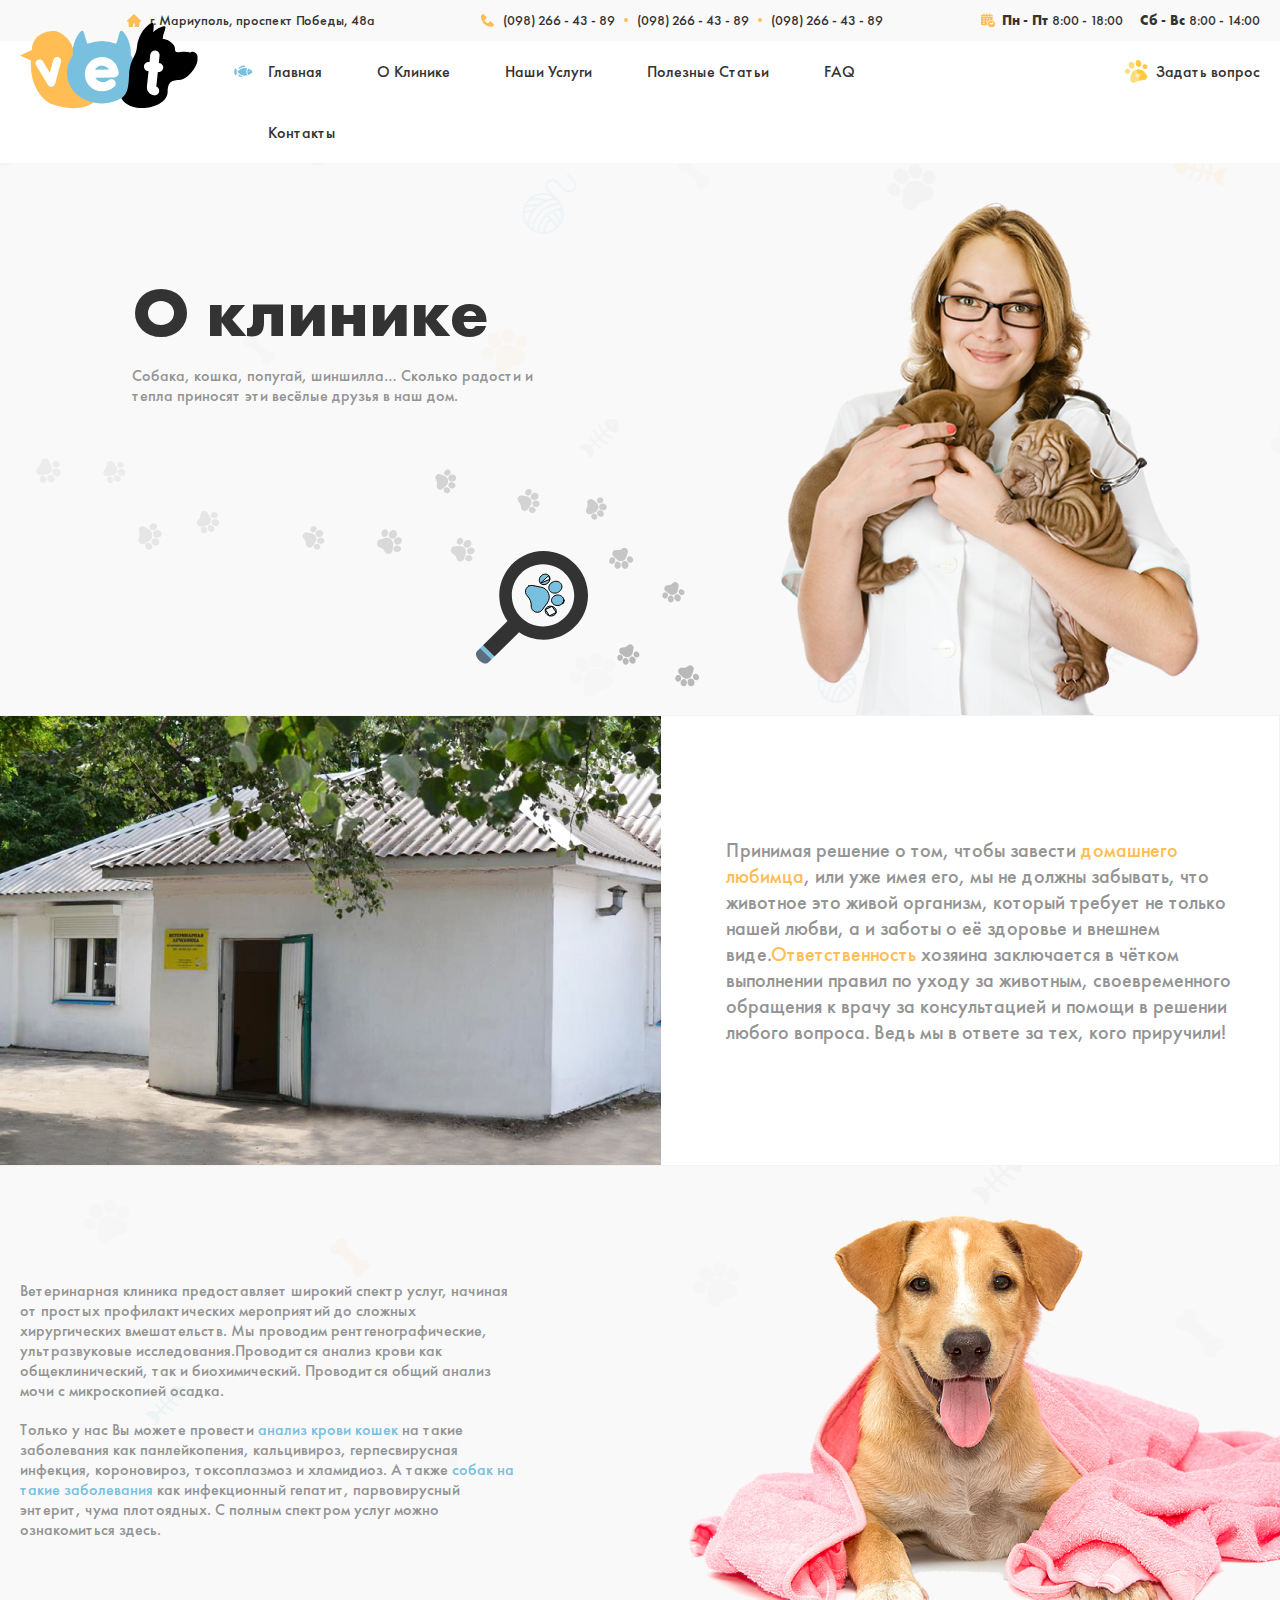
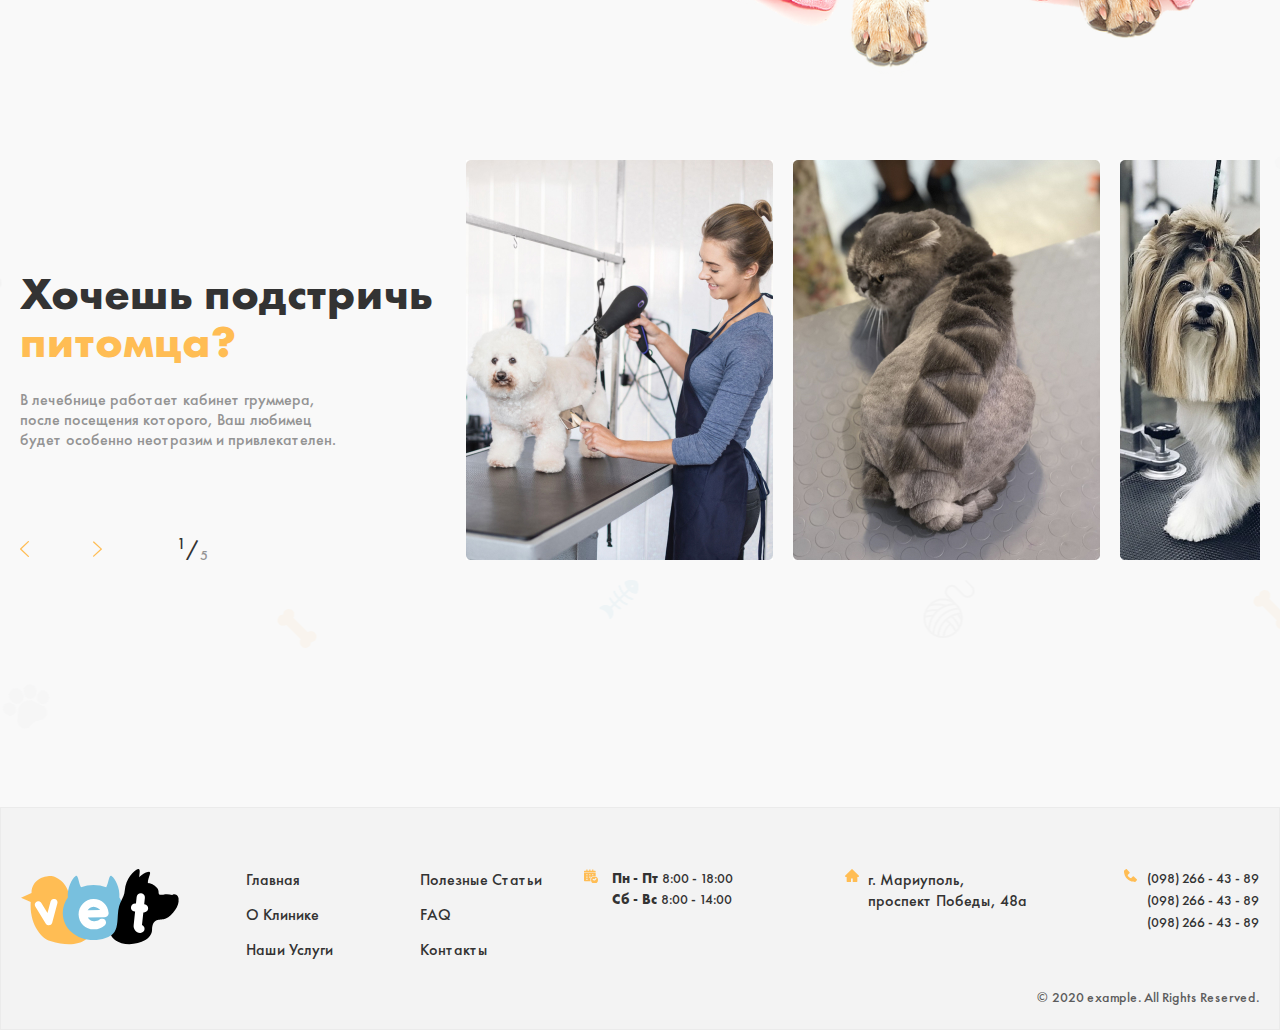
==== about.html @ 530eb3ac "Add about page" ====
<!DOCTYPE html>
<html lang="ru">
  <head>
    <meta charset="UTF-8" />
    <meta http-equiv="X-UA-Compatible" content="IE=edge" />
    <meta name="viewport" content="width=device-width, initial-scale=1.0" />
    <title>Vet clinic</title>
    <link rel="stylesheet" href="./css/normalize.css" />
    <link rel="stylesheet" href="./css/main.css" />
    <!-- <link rel="stylesheet" href="./css/main.min.css" /> -->
  </head>
  <body>
    <!-- Site header start -->
    <header class="site-header">
      <div class="container">
        <div class="site-header__top top-header">
          <address class="top-header__address">
            <a
              class="top-header__address-link"
              href="https://www.google.com/maps/place/Peremohy+Ave,+48%D0%B0,+Mariupol',+Donets'ka+oblast,+Ukraine,+87500/@47.1075844,37.6424116,17z/data=!3m1!4b1!4m5!3m4!1s0x40e6e6701cd9c691:0xe9b99fd0268f089c!8m2!3d47.1075844!4d37.6424116"
              target="blank"
              >г. Мариуполь, проспект Победы, 48а</a
            >
          </address>
          <ul class="top-header__list">
            <li class="top-header__item">
              <a class="top-header__link-tel" href="tel:0676347574"
                >(098) 266 - 43 - 89</a
              >
            </li>
            <li class="top-header__item">
              <a
                class="top-header__link-tel tel-link-center"
                href="tel:0637570131"
                >(098) 266 - 43 - 89</a
              >
            </li>
            <li class="top-header__item">
              <a class="top-header__link-tel" href="tel:098664389"
                >(098) 266 - 43 - 89</a
              >
            </li>
          </ul>
          <ul class="top-header__time-list">
            <li class="top-header__time-item">
              <time class="top-header__time" datetime="2022-08-03 08:00"
                ><strong class="time-day">Пн - Пт</strong> 8:00 - 18:00</time
              >
            </li>
            <li class="top-header__time-item">
              <time class="top-header__time" datetime="2022-08-03 14:00"
                ><strong class="time-day">Сб - Вс</strong> 8:00 - 14:00</time
              >
            </li>
          </ul>
        </div>
      </div>
      <div class="site-header__bottom-wrapper">
        <div class="container">
          <div class="site-header__bottom">
            <a class="site-header__logo" href="./index.html">
              <img
                class="site-header__img"
                src="./images/logo.svg"
                alt="logo-img"
                width="178"
                height="86"
              />
            </a>
            <nav class="sitenav">
              <ul class="sitenav__list">
                <li class="sitenav__item">
                  <a class="sitenav__link" href="#">Главная</a>
                </li>
                <li class="sitenav__item">
                  <a class="sitenav__link" href="#">О Клинике</a>
                </li>
                <li class="sitenav__item">
                  <a class="sitenav__link" href="#">Наши Услуги</a>
                </li>
                <li class="sitenav__item">
                  <a class="sitenav__link" href="#">Полезные Статьи</a>
                </li>
                <li class="sitenav__item">
                  <a class="sitenav__link" href="#">FAQ</a>
                </li>
                <li class="sitenav__item">
                  <a class="sitenav__link" href="#">Контакты</a>
                </li>
              </ul>
            </nav>
            <span class="ask-question-btn-wrapper">
              <a class="ask-question-btn" href="#">Задать вопрос</a>
            </span>
          </div>
        </div>
      </div>
    </header>
    <!-- Site header finish -->

    <!-- Site main start -->

    <main class="site-main">
      <!-- About intro -->
      <section class="about-intro">
        <div class="container">
          <div class="about-intro__inner">
            <div class="about-intro__info">
              <h2 class="about-intro__title">О клинике</h2>
              <p class="about-intro__text">
                Собака, кошка, попугай, шиншилла… Сколько радости и тепла
                приносят эти весёлые друзья в наш дом.
              </p>
            </div>
          </div>
        </div>
      </section>
      <!-- /About intro -->

      <!-- About rules -->
      <section class="rules">
        <div class="container">
          <div class="rules__inner">
            <img
              class="rules__img"
              src="./images/about-house.jpg"
              srcset="
                ./images/about-house.jpg    1x,
                ./images/about-house@2x.jpg 2x
              "
              alt="rules house image"
              width="705"
              height="449"
            />
            <div class="rules__info">
              <p class="rules__text">
                Принимая решение о том, чтобы завести
                <span class="orange-text">домашнего любимца</span>, или уже имея
                его, мы не должны забывать, что животное это живой организм,
                который требует не только нашей любви, а и заботы о её здоровье
                и внешнем виде.<span class="orange-text">Ответственность</span>
                хозяина заключается в чётком выполнении правил по уходу за
                животным, своевременного обращения к врачу за консультацией и
                помощи в решении любого вопроса. Ведь мы в ответе за тех, кого
                приручили!
              </p>
            </div>
          </div>
        </div>
      </section>
      <!-- /About rules -->

      <!-- Care -->
      <section class="care">
        <div class="container">
          <div class="care__inner">
            <div class="care__top">
              <div class="care__top-text-wrapper">
                <p class="care__top-text">
                  Ветеринарная клиника предоставляет широкий спектр услуг,
                  начиная от простых профилактических мероприятий до сложных
                  хирургических вмешательств. Мы проводим рентгенографические,
                  ультразвуковые исследования.Проводится анализ крови как
                  общеклинический, так и биохимический. Проводится общий анализ
                  мочи с микроскопией осадка.
                </p>
                <p class="care__top-text">
                  Только у нас Вы можете провести
                  <span class="blue-text">анализ крови кошек</span> на такие
                  заболевания как панлейкопения, кальцивироз, герпесвирусная
                  инфекция, короновироз, токсоплазмоз и хламидиоз. А также
                  <span class="blue-text">собак на такие заболевания</span> как
                  инфекционный гепатит, парвовирусный энтерит, чума плотоядных.
                  С полным спектром услуг можно ознакомиться здесь.
                </p>
              </div>
            </div>
            <div class="care__bottom">
              <div class="care__bottom-info info-bottom-care">
                <h2 class="info-bottom-care__title">
                  Хочешь подстричь <span class="orange-text">питомца?</span>
                </h2>
                <p class="info-bottom-care__text">
                  В лечебнице работает кабинет груммера, после посещения
                  которого, Ваш любимец будет особенно неотразим и
                  привлекателен.
                </p>
                <div class="info-bottom-care__link-wrapper">
                  <span class="info-bottom-care__link"></span>
                  <span class="info-bottom-care__link"></span>
                  <p class="info-bottom-care__division">
                    <sup>1</sup>/<sub class="sub-text">5</sub>
                  </p>
                </div>
              </div>
              <ul class="care__bottom-list">
                <li class="care__bottom-item">
                  <img
                    class="care__bottom-img"
                    src="./images/about-woman.jpg"
                    srcset="
                      ./images/about-woman.jpg    1x,
                      ./images/about-woman@2x.jpg 2x
                    "
                    alt="care bottom image"
                    width="307"
                    height="400"
                  />
                </li>
                <li class="care__bottom-item">
                  <img
                    class="care__bottom-img"
                    src="./images/about-cat.jpg"
                    srcset="
                      ./images/about-cat.jpg    1x,
                      ./images/about-cat@2x.jpg 2x
                    "
                    alt="care bottom image"
                    width="307"
                    height="400"
                  />
                </li>
                <li class="care__bottom-item">
                  <img
                    class="care__bottom-img"
                    src="./images/about-dog-with-hair.jpg"
                    srcset="
                      ./images/about-dog-with-hair.jpg    1x,
                      ./images/about-dog-with-hair@2x.jpg 2x
                    "
                    alt="care bottom image"
                    width="307"
                    height="400"
                  />
                </li>
              </ul>
            </div>
          </div>
        </div>
      </section>
      <!-- /Care -->
    </main>

    <!-- Site main finish -->

    <!-- Site footer start -->

    <footer class="site-footer">
      <div class="container">
        <div class="site-footer__inner">
          <div class="site-footer__top">
            <a class="site-footer__logo" href="./index.html">
              <img
                class="site-footer__img"
                src="./images/logo.svg"
                alt="logo-img"
                width="178"
                height="86"
              />
            </a>
            <ul class="site-footer__list list-footer">
              <li class="site-footer__item">
                <a class="site-footer__link" href="#">Главная</a>
              </li>
              <li class="site-footer__item">
                <a class="site-footer__link" href="#">О Клинике</a>
              </li>
              <li class="site-footer__item">
                <a class="site-footer__link" href="#">Наши Услуги</a>
              </li>
            </ul>
            <ul class="site-footer__list">
              <li class="site-footer__item">
                <a class="site-footer__link" href="#">Полезные Статьи</a>
              </li>
              <li class="site-footer__item">
                <a class="site-footer__link" href="#">FAQ</a>
              </li>
              <li class="site-footer__item">
                <a class="site-footer__link" href="#">Контакты</a>
              </li>
            </ul>
            <ul class="site-footer__time-list">
              <li class="site-footer__time-item">
                <time class="site-footer__time" datetime="2022-08-03 08:00"
                  ><strong class="time-day">Пн - Пт</strong> 8:00 - 18:00</time
                >
              </li>
              <li class="site-footer__time-item">
                <time class="site-footer__time" datetime="2022-08-03 14:00"
                  ><strong class="time-day">Сб - Вс</strong> 8:00 - 14:00</time
                >
              </li>
            </ul>
            <address class="site-footer__address">
              <a
                class="site-footer__address-link"
                href="https://www.google.com/maps/place/Peremohy+Ave,+48%D0%B0,+Mariupol',+Donets'ka+oblast,+Ukraine,+87500/@47.1075844,37.6424116,17z/data=!3m1!4b1!4m5!3m4!1s0x40e6e6701cd9c691:0xe9b99fd0268f089c!8m2!3d47.1075844!4d37.6424116"
                target="blank"
                >г. Мариуполь,<br />
                проспект Победы, 48а</a
              >
            </address>
            <ul class="site-footer__tel-list">
              <li class="site-footer__tel-item">
                <a class="site-footer__tel-link" href="tel:0676347574"
                  >(098) 266 - 43 - 89</a
                >
              </li>
              <li class="site-footer__tel-item">
                <a class="site-footer__tel-link" href="tel:0637570131"
                  >(098) 266 - 43 - 89</a
                >
              </li>
              <li class="site-footer__tel-item">
                <a class="site-footer__tel-link" href="tel:098664389"
                  >(098) 266 - 43 - 89</a
                >
              </li>
            </ul>
          </div>
          <div class="site-footer__bottom">
            <p class="site-footer__bottom-text">
              © 2020 example. All Rights Reserved.
            </p>
          </div>
        </div>
      </div>
    </footer>

    <!-- Site footer finish -->
  </body>
</html>
---- css/main.css ----
/*
* Prefixed by https://autoprefixer.github.io
* PostCSS: v8.4.14,
* Autoprefixer: v10.4.7
* Browsers: last 4 version
*/

/*
* Prefixed by https://autoprefixer.github.io
* PostCSS: v8.4.14,
* Autoprefixer: v10.4.7
* Browsers: last 4 version
*/

/* VARIABLES */

:root {
  --main-font-family: "Futura PT", "Arial", sans-serif;
  --main-text-color: #949494;
  --main-bg-color: #f9f9f9;
  --main-font-size: 16px;
  --main-font-weight: normal;
  --main-line-height: 20px;
  --black-btn-color: #333333;
  --yellow-btn-color: #ffbd54;
  --btn-border-radius: 3px;
}

@font-face {
  font-family: "Futura PT";
  src: url("../fonts/FuturaPT-Bold.woff2") format("woff2"),
    url("../fonts/FuturaPT-Bold.woff") format("woff");
  font-weight: bold;
  font-style: normal;
  font-display: swap;
}

@font-face {
  font-family: "Futura PT Book";
  src: url("../fonts/FuturaPT-Book.woff2") format("woff2"),
    url("../fonts/FuturaPT-Book.woff") format("woff");
  font-weight: normal;
  font-style: normal;
  font-display: swap;
}

@font-face {
  font-family: "Futura PT";
  src: url("../fonts/FuturaPT-Medium.woff2") format("woff2"),
    url("../fonts/FuturaPT-Medium.woff") format("woff");
  font-weight: 500;
  font-style: normal;
  font-display: swap;
}

@font-face {
  font-family: "Futura PT";
  src: url("../fonts/FuturaPT-Light.woff2") format("woff2"),
    url("../fonts/FuturaPT-Light.woff") format("woff");
  font-weight: 300;
  font-style: normal;
  font-display: swap;
}

/* GENERAL */
* {
  -webkit-box-sizing: border-box;
  box-sizing: border-box;
}

html {
  height: 100%;
  -webkit-box-sizing: border-box;
  box-sizing: border-box;
}

img {
  display: block;
  height: auto;
}

body {
  display: -webkit-box;
  display: -ms-flexbox;
  display: flex;
  -webkit-box-orient: vertical;
  -webkit-box-direction: normal;
  -ms-flex-direction: column;
  flex-direction: column;
  height: 100%;
  margin: 0;
  padding: 0;
  font-family: var(--main-font-family);
  font-weight: var(--main-font-weight);
  font-size: var(--main-font-size);
  line-height: var(--main-line-height);
  color: var(--main-text-color);
  background-color: var(--main-bg-color);
  background-image: url("../images/bg.png");
  background-position: top 100px center;
}

/* VISUALLY-HIDDEN */

.visually-hidden {
  position: absolute;
  width: 1px;
  height: 1px;
  margin: -1px;
  padding: 0;
  border: 0;
  white-space: nowrap;
  -webkit-clip-path: inset(100%);
  clip-path: inset(100%);
  clip: rect(0 0 0 0);
  overflow: hidden;
}

/* CONTAINER */

.container {
  max-width: 1350px;
  margin-right: auto;
  margin-left: auto;
  padding-right: 20px;
  padding-left: 20px;
}

/* STICKY-FOOTER */

.site-main {
  -webkit-box-flex: 1;
  -ms-flex-positive: 1;
  flex-grow: 1;
}

.hero-wrapper {
  display: -webkit-box;
  display: -ms-flexbox;
  display: flex;
  background-color: var(--main-bg-color);
}

/* Header */
.site-header {
  background-color: inherit;
}

.site-header__bottom-wrapper {
  background-color: #fff;
}

.site-header__top {
  display: -webkit-box;
  display: -ms-flexbox;
  display: flex;
  -webkit-box-align: center;
  -ms-flex-align: center;
  align-items: center;
  -webkit-box-pack: end;
  -ms-flex-pack: end;
  justify-content: flex-end;
  padding-top: 11px;
  padding-bottom: 12px;
}

.top-header__address {
  display: -webkit-box;
  display: -ms-flexbox;
  display: flex;
  -webkit-box-align: center;
  -ms-flex-align: center;
  align-items: center;
  font-style: normal;
  font-weight: 500;
  font-size: 14px;
  line-height: 18px;
}

.top-header__address::before {
  display: inline-block;
  margin-right: 9px;
  width: 14px;
  height: 13px;
  content: "";
  background-image: url("../images/icon-house.svg");
}

.top-header__address-link {
  color: #333333;
  text-decoration: none;
}

.top-header__list {
  display: -webkit-box;
  display: -ms-flexbox;
  display: flex;
  -webkit-box-align: center;
  -ms-flex-align: center;
  align-items: center;
  margin: 0 98px 0 106px;
  padding: 0;
  list-style: none;
}

.top-header__list::before {
  display: inline-block;
  margin-right: 9px;
  width: 13px;
  height: 13px;
  content: "";
  background-image: url("../images/icon-phone.svg");
}

.top-header__item {
  font-weight: 500;
  font-size: 14px;
  line-height: 18px;
}

.top-header__item:not(:last-child) {
  margin-right: 9px;
}

.top-header__link-tel {
  color: #333333;
  text-decoration: none;
  -webkit-transition: 0.2s;
  -o-transition: 0.2s;
  transition: 0.2s;
}

.top-header__link-tel:hover {
  color: var(--yellow-btn-color);
  -webkit-transition: 0.2s;
  -o-transition: 0.2s;
  transition: 0.2s;
}

.top-header__link-tel:active {
  color: #333333;
  opacity: 0.6;
  -webkit-transition: 0.2s;
  -o-transition: 0.2s;
  transition: 0.2s;
}

.tel-link-center {
  display: -webkit-box;
  display: -ms-flexbox;
  display: flex;
  -webkit-box-align: center;
  -ms-flex-align: center;
  align-items: center;
}

.tel-link-center::before {
  display: inline-block;
  margin-right: 9px;
  width: 4px;
  height: 4px;
  content: "";
  border-radius: 50%;
  background-color: var(--yellow-btn-color);
}

.tel-link-center::after {
  display: inline-block;
  margin-left: 9px;
  width: 4px;
  height: 4px;
  content: "";
  border-radius: 50%;
  background-color: var(--yellow-btn-color);
}

.top-header__time-list {
  display: -webkit-box;
  display: -ms-flexbox;
  display: flex;
  -webkit-box-align: center;
  -ms-flex-align: center;
  align-items: center;
  margin: 0;
  padding: 0;
  list-style: none;
}

.top-header__time-list::before {
  display: inline-block;
  margin-right: 7px;
  width: 14px;
  height: 14px;
  content: "";
  background-image: url("../images/schedule.svg");
}

.top-header__time-item {
  font-weight: 500;
  font-size: 14px;
  line-height: 18px;
  color: #333333;
}

.top-header__time-item:not(:last-child) {
  margin-right: 17px;
}

.site-header__bottom {
  position: relative;
  display: -webkit-box;
  display: -ms-flexbox;
  display: flex;
  -webkit-box-align: start;
  -ms-flex-align: start;
  align-items: flex-start;
  -webkit-box-pack: end;
  -ms-flex-pack: end;
  justify-content: flex-end;
}

.site-header__logo {
  position: absolute;
  left: 0;
  top: -18px;
}

.site-header__logo:hover {
  opacity: 0.8;
  -webkit-transition: 0.2s;
  -o-transition: 0.2s;
  transition: 0.2s;
}

.site-header__logo:active {
  opacity: 0.6;
  -webkit-transition: 0.2s;
  -o-transition: 0.2s;
  transition: 0.2s;
}

.site-header__img {
  width: 178px;
  height: 86px;
}

.sitenav {
  position: relative;
  display: -webkit-box;
  display: -ms-flexbox;
  display: flex;
  -webkit-box-align: center;
  -ms-flex-align: center;
  align-items: center;
  margin-right: 163px;
}

.sitenav::before {
  position: absolute;
  top: 20px;
  left: -36px;
  display: inline-block;
  width: 21px;
  height: 21px;
  content: "";
  background-image: url("../images/icon-fish.svg");
}

.sitenav__list {
  display: -webkit-box;
  display: -ms-flexbox;
  display: flex;
  -ms-flex-wrap: wrap;
  flex-wrap: wrap;
  -webkit-box-align: center;
  -ms-flex-align: center;
  align-items: center;
  width: 692px;
  margin: 0;
  padding: 0;
  list-style: none;
}

.sitenav__item {
  margin-right: 55px;
  font-weight: 500;
  font-size: 16px;
  line-height: 21px;
}

.sitenav__item:nth-child(6n) {
  margin-right: 0;
}

.sitenav__link {
  display: inline-block;
  padding-top: 20px;
  padding-bottom: 17px;
  color: #333333;
  border-bottom: 3px solid transparent;
  text-decoration: none;
  -webkit-transition: 0.2s ease;
  -o-transition: 0.2s ease;
  transition: 0.2s ease;
}

.sitenav__link:hover {
  border-color: #f4ffad;
  -webkit-transition: 0.2s ease;
  -o-transition: 0.2s ease;
  transition: 0.2s ease;
}

.sitenav__link:active {
  border-color: #f4ffad;
  -webkit-transition: 0.2s ease;
  -o-transition: 0.2s ease;
  transition: 0.2s ease;
  opacity: 0.6;
}

.ask-question-btn-wrapper {
  display: -webkit-box;
  display: -ms-flexbox;
  display: flex;
  -webkit-box-align: center;
  -ms-flex-align: center;
  align-items: center;
}

.ask-question-btn-wrapper::before {
  display: inline-block;
  margin-right: 5px;
  width: 28px;
  height: 27px;
  content: "";
  background-image: url("../images/icon-paw.svg");
}

.ask-question-btn {
  display: inline-block;
  padding-top: 20px;
  padding-bottom: 17px;
  font-weight: 500;
  font-size: 16px;
  line-height: 21px;
  border-bottom: 3px solid transparent;
  color: #333333;
  text-decoration: none;
}

.ask-question-btn:hover {
  border-color: #f4ffad;
  -webkit-transition: 0.2s ease;
  -o-transition: 0.2s ease;
  transition: 0.2s ease;
}

.ask-question-btn:active {
  border-color: #f4ffad;
  -webkit-transition: 0.2s ease;
  -o-transition: 0.2s ease;
  transition: 0.2s ease;
  opacity: 0.6;
}

/* Hero */
.hero {
  background-image: url("../images/pet-animals.png"),
    url("../images/parrot.png");
  background-repeat: no-repeat;
  background-position: top -100px left calc(50% - 502px),
    bottom 0 right calc(50% - 695px);
}

.hero__inner {
  padding-top: 146px;
  padding-bottom: 321px;
}

.hero__info {
  margin-left: auto;
  width: 608px;
}

.info-hero__title {
  margin-top: 0;
  margin-bottom: 29px;
  font-weight: bold;
  font-size: 70px;
  line-height: 64px;
  color: #333333;
}

.blue-text {
  color: #78c0de;
}

.info-hero__text {
  margin-top: 0;
  margin-bottom: 38px;
  padding-right: 113px;
  line-height: 21px;
}

.servises-black-btn {
  display: inline-block;
  padding: 15px 48px;
  font-weight: 500;
  font-size: 16px;
  line-height: 21px;
  color: #ffffff;
  background: #333333;
  border-radius: var(--btn-border-radius);
  text-decoration: none;
  -webkit-transition: 0.2s ease;
  -o-transition: 0.2s ease;
  transition: 0.2s ease;
}

.servises-black-btn:hover {
  color: #333333;
  background-color: #ffbd54;
  -webkit-transition: 0.2s ease;
  -o-transition: 0.2s ease;
  transition: 0.2s ease;
}

.servises-black-btn:active {
  color: #333333;
  background-color: #ffbd54;
  opacity: 0.6;
  -webkit-transition: 0.2s ease;
  -o-transition: 0.2s ease;
  transition: 0.2s ease;
}

.servises-yellow-btn {
  display: inline-block;
  padding: 15px 48px;
  font-weight: 500;
  font-size: 16px;
  line-height: 21px;
  color: #ffffff;
  background: #ffbd54;
  border-radius: var(--btn-border-radius);
  text-decoration: none;
  -webkit-transition: 0.2s ease;
  -o-transition: 0.2s ease;
  transition: 0.2s ease;
}

.servises-yellow-btn:hover {
  color: #ffbd54;
  background-color: #333333;
  -webkit-transition: 0.2s ease;
  -o-transition: 0.2s ease;
  transition: 0.2s ease;
}

.servises-yellow-btn:active {
  color: #ffbd54;
  background-color: #333333;
  opacity: 0.6;
  -webkit-transition: 0.2s ease;
  -o-transition: 0.2s ease;
  transition: 0.2s ease;
}
/* Quote */
.quote {
  margin-bottom: 191px;
}

.quote__inner {
  position: relative;
  text-align: center;
}

.quote__inner::before {
  position: absolute;
  top: 2px;
  left: 200px;
  display: inline-block;
  width: 50px;
  height: 42px;
  content: "";
  background-image: url("../images/double-quote-up.svg");
}

.quote__inner::after {
  position: absolute;
  top: 74px;
  right: 185px;
  display: inline-block;
  width: 50px;
  height: 42px;
  content: "";
  background-image: url("../images/double-quote-down.svg");
}

.quote__text-wrapper {
  display: -webkit-box;
  display: -ms-flexbox;
  display: flex;
  -webkit-box-orient: vertical;
  -webkit-box-direction: normal;
  -ms-flex-direction: column;
  flex-direction: column;
  -webkit-box-align: center;
  -ms-flex-align: center;
  align-items: center;
  width: 753px;
  margin-left: auto;
  margin-right: auto;
  margin-bottom: 35px;
  text-align: center;
}

.quote__text-wrapper::before {
  display: inline-block;
  width: 140px;
  height: 1px;
  margin-bottom: 43px;
  content: "";
  background-color: #dbdbdb;
}

.quote__text-wrapper::after {
  display: inline-block;
  width: 140px;
  height: 1px;
  margin-top: 35px;
  content: "";
  background-color: #dbdbdb;
}

.quote__text {
  margin: 0;
  font-size: 20px;
  line-height: 26px;
}

.quote__title {
  margin: 0;
  font-weight: 500;
  font-size: 20px;
  line-height: 26px;
  color: #333333;
}

/* Servises */
.servises {
  margin-bottom: 235px;
}

.servises__list-wrapper {
  position: relative;
}

.servises__title {
  margin-top: 0;
  margin-bottom: 80px;
  font-weight: bold;
  font-size: 48px;
  line-height: 54px;
  color: #333333;
  text-align: center;
}

.servises-icon {
  position: absolute;
  display: inline-block;
  top: 76px;
  width: 50px;
  height: 50px;
  text-align: center;
  padding: 0;
  background-color: transparent;
  border: none;
  background-repeat: no-repeat;
  background-position: center;
  -webkit-transition: 0.2 ease;
  -o-transition: 0.2 ease;
  transition: 0.2 ease;
}

.icon-left {
  left: -10px;
  background-image: url("../images/servises-icon-left.svg");
}

.icon-right {
  right: -10px;
  background-image: url("../images/servises-icon-right.svg");
}

.servises-icon:hover {
  background-color: #fff;
  -webkit-transition: 0.2 ease;
  -o-transition: 0.2 ease;
  transition: 0.2 ease;
}

.servises-icon:active {
  background-color: #fff;
  opacity: 0.6;
  -webkit-transition: 0.2 ease;
  -o-transition: 0.2 ease;
  transition: 0.2 ease;
}

.servises__list {
  display: -webkit-box;
  display: -ms-flexbox;
  display: flex;
  width: 1223px;
  margin: 0;
  margin-left: auto;
  margin-right: auto;
  padding: 0;
  overflow: hidden;
  list-style: none;
}

.servises__item {
  width: 193px;
  -ms-flex-negative: 0;
  flex-shrink: 0;
}

.servises__item:not(:last-child) {
  margin-right: 13px;
}

.servises__link {
  display: -webkit-box;
  display: -ms-flexbox;
  display: flex;
  -webkit-box-orient: vertical;
  -webkit-box-direction: normal;
  -ms-flex-direction: column;
  flex-direction: column;
  -webkit-box-align: center;
  -ms-flex-align: center;
  align-items: center;
  padding: 30px 32px 28px 35px;
  background-color: #ffffff;
  border: 1px solid #f3f3f3;
  border-radius: 5px;
  text-decoration: none;
  text-align: center;
  -webkit-transition: 0.2 ease;
  -o-transition: 0.2 ease;
  transition: 0.2 ease;
}

.servises__link:hover {
  opacity: 0.8;
  -webkit-transition: 0.2 ease;
  -o-transition: 0.2 ease;
  transition: 0.2 ease;
}

.servises__link:active {
  opacity: 0.6;
  -webkit-transition: 0.2 ease;
  -o-transition: 0.2 ease;
  transition: 0.2 ease;
}

.servises__link::before {
  display: inline-block;
  margin-bottom: 21px;
  width: 86px;
  height: 78px;
  content: "";
  background-position: center;
  background-repeat: no-repeat;
}

.servises__item:nth-child(1) .servises__link {
  padding-bottom: 42px;
  border: none;
  border-radius: 5px 5px 0px 0px;
}

.servises__item:nth-child(4) .servises__link {
  padding-top: 41px;
  padding-bottom: 39px;
}

.servises__item:nth-child(6) .servises__link {
  padding-top: 41px;
  padding-bottom: 39px;
}

.servises__item:nth-child(8) .servises__link {
  padding-top: 41px;
  padding-bottom: 39px;
}

.servises__item:nth-child(10) .servises__link {
  padding-top: 41px;
  padding-bottom: 39px;
}

.servises__item:nth-child(11) .servises__link {
  padding-top: 41px;
  padding-bottom: 39px;
}

.servises__item:nth-child(12) .servises__link {
  padding-top: 41px;
  padding-bottom: 39px;
}

.servises__item:nth-child(1) .servises__link::before {
  background-image: url("../images/doctor.svg");
}
.servises__item:nth-child(2) .servises__link::before {
  background-image: url("../images/nurse.svg");
}

.servises__item:nth-child(3) .servises__link::before {
  background-image: url("../images/puppy-getting-injection.svg");
}

.servises__item:nth-child(4) .servises__link::before {
  background-image: url("../images/dog-skin-desease.svg");
}

.servises__item:nth-child(5) .servises__link::before {
  background-image: url("../images/labaratory.svg");
}

.servises__item:nth-child(6) .servises__link::before {
  background-image: url("../images/ophtolmolgy.svg");
}

.servises__item:nth-child(7) .servises__link::before {
  background-image: url("../images/diagnostics.svg");
}

.servises__item:nth-child(8) .servises__link::before {
  background-image: url("../images/chipping.svg");
}

.servises__item:nth-child(9) .servises__link::before {
  background-image: url("../images/passport.svg");
}

.servises__item:nth-child(10) .servises__link::before {
  background-image: url("../images/injection.svg");
}

.servises__item:nth-child(11) .servises__link::before {
  background-image: url("../images/stomotology.svg");
}

.servises__item:nth-child(12) .servises__link::before {
  background-image: url("../images/call-center.svg");
}

.servises__item-title {
  margin: 0;
  font-weight: 500;
  font-size: 18px;
  line-height: 22px;
  color: #333333;
}

.servises__bottom {
  display: -webkit-box;
  display: -ms-flexbox;
  display: flex;
  -webkit-box-align: center;
  -ms-flex-align: center;
  align-items: center;
  width: 1223px;
  margin-left: auto;
  margin-right: auto;
  padding: 42px 35px 42px;
  background-color: #fff;
  border-radius: 0px 5px 5px 5px;
}

.servises__bottom-img {
  width: 524px;
  height: 329px;
  border-radius: 5px;
}

.bottom-servises__info {
  margin-left: 67px;
  width: 492px;
}

.bottom-servises__title {
  margin-top: 0;
  margin-bottom: 18px;
  font-weight: 500;
  font-size: 36px;
  line-height: 20px;
  color: #333333;
}

.bottom-servises__text {
  margin-top: 0;
  margin-bottom: 9;
}

.bottom-servises__btn-wrapper {
  display: -webkit-box;
  display: -ms-flexbox;
  display: flex;
  -webkit-box-align: center;
  -ms-flex-align: center;
  align-items: center;
  margin-top: 34px;
}

.bottom-servises__btn {
  display: -webkit-box;
  display: -ms-flexbox;
  display: flex;
  -webkit-box-align: center;
  -ms-flex-align: center;
  align-items: center;
  padding: 14px 36px 15px;
}

.bottom-servises__btn:first-child {
  margin-right: 21px;
}

.bottom-servises__btn::before {
  display: inline-block;
  width: 21px;
  height: 21px;
  content: "";
  margin-right: 6px;
}

.bottom-servises__btn:first-child::before {
  background-image: url("../images/icon-money.svg");
}

.bottom-servises__btn:last-child::before {
  background-image: url("../images/icon-document.svg");
}

/* Update */
.update {
  margin-bottom: 216px;
  background-image: url("../images/article-bg.jpg");
  background-position: center;
}

.update__inner {
  position: relative;
  margin-left: 222px;
  padding-top: 90px;
  padding-bottom: 88px;
}

.update__title {
  margin-top: 0;
  margin-bottom: 32px;
  font-weight: bold;
  font-size: 48px;
  line-height: 20px;
  color: #ffffff;
}

.update__form {
  display: -webkit-box;
  display: -ms-flexbox;
  display: flex;
  -webkit-box-align: center;
  -ms-flex-align: center;
  align-items: center;
}

.update__form-input {
  width: 335px;
  margin-right: 21px;
  padding: 16px 20px 10px;
  color: #333333;
  line-height: 20px;
  background-color: #ffffff;
  border-radius: 5px;
  border: none;
  border: 2px solid transparent;
}

.update__form-input::-webkit-input-placeholder {
  font-size: 16px;
  line-height: 20px;
  color: #949494;
}

.update__form-input::-moz-placeholder {
  font-size: 16px;
  line-height: 20px;
  color: #949494;
}

.update__form-input:-ms-input-placeholder {
  font-size: 16px;
  line-height: 20px;
  color: #949494;
}

.update__form-input::-ms-input-placeholder {
  font-size: 16px;
  line-height: 20px;
  color: #949494;
}

.update__form-input::placeholder {
  font-size: 16px;
  line-height: 20px;
  color: #949494;
}

.update__form-input:focus {
  outline: 2px solid transparent;
  outline-offset: 1px;
  border: 2px solid #ffbd54;
  -webkit-transition: 0.1s ease;
  -o-transition: 0.1s ease;
  transition: 0.1s ease;
}

.update__form-input:not(:-moz-placeholder-shown):not(:focus):invalid {
  border-color: #dc4d41;
  color: #dc4d41;
  -moz-transition: 0.1s ease;
  transition: 0.1s ease;
}

.update__form-input:not(:-ms-input-placeholder):not(:focus):invalid {
  border-color: #dc4d41;
  color: #dc4d41;
  -ms-transition: 0.1s ease;
  transition: 0.1s ease;
}

.update__form-input:not(:placeholder-shown):not(:focus):invalid {
  border-color: #dc4d41;
  color: #dc4d41;
  -webkit-transition: 0.1s ease;
  -o-transition: 0.1s ease;
  transition: 0.1s ease;
}

.update__btn {
  padding: 15px 53px 14px 51px;
  border: none;
}

.update__main-img {
  position: absolute;
  top: -136px;
  right: -5px;
  width: 613px;
  height: 481px;
}

/* Article */
.article {
  margin-bottom: 265px;
}

.article__title {
  margin-top: 0;
  margin-bottom: 80px;
  font-weight: 700;
  font-size: 48px;
  line-height: 20px;
  color: #333333;
  text-align: center;
}

.article__list {
  display: -webkit-box;
  display: -ms-flexbox;
  display: flex;
  -webkit-box-align: start;
  -ms-flex-align: start;
  align-items: flex-start;
  -webkit-box-pack: justify;
  -ms-flex-pack: justify;
  justify-content: space-between;
  margin: 0;
  padding: 0;
  list-style: none;
}

.article__item {
  display: -webkit-box;
  display: -ms-flexbox;
  display: flex;
  -webkit-box-orient: vertical;
  -webkit-box-direction: normal;
  -ms-flex-direction: column;
  flex-direction: column;
  -webkit-box-align: start;
  -ms-flex-align: start;
  align-items: flex-start;
  width: 305px;
  background-color: #fefefe;
  border: 1px solid #e4e4e2;
  border-radius: 8px;
  overflow: hidden;
}

.article__item:hover {
  -webkit-filter: drop-shadow(0px 4px 4px rgba(0, 0, 0, 0.25));
  filter: drop-shadow(0px 4px 4px rgba(0, 0, 0, 0.25));
}

.article__item:active {
  -webkit-filter: drop-shadow(0px 4px 4px rgba(0, 0, 0, 0.25));
  filter: drop-shadow(0px 4px 4px rgba(0, 0, 0, 0.25));
}

.article__img {
  width: 305px;
  height: 180px;
}

.article__info {
  width: 305px;
  padding: 22px 22px 36px;
}

.info-article__top-wrapper {
  display: -webkit-box;
  display: -ms-flexbox;
  display: flex;
  -webkit-box-align: center;
  -ms-flex-align: center;
  align-items: center;
  -webkit-box-pack: justify;
  -ms-flex-pack: justify;
  justify-content: space-between;
  margin-bottom: 2px;
}

.hashtag-list {
  display: none;
  -webkit-box-align: center;
  -ms-flex-align: center;
  align-items: center;
  margin: 0;
  padding: 0;
  list-style: none;
}

.hashtag-item {
  font-size: 14px;
  line-height: 22px;
}

.hashtag-item:nth-child(2) {
  margin-left: 7px;
  margin-right: 7px;
}

.hashtag-link {
  color: #3d9cea;
  text-decoration: none;
}

.article__time {
  margin-left: auto;
}

.info-article__title {
  margin-top: 0;
  margin-bottom: 10px;
  font-weight: bold;
  font-size: 22px;
  line-height: 25px;
  color: #000000;
}

.article__item:nth-child(3) .info-article__text {
  margin-bottom: 28px;
}

.info-article__text {
  margin-top: 0;
  margin-bottom: 34px;
}

.info-article__big-text {
  display: none;
  margin-top: 0;
  margin-bottom: 34px;
}

.info-article__btn {
  display: -webkit-box;
  display: -ms-flexbox;
  display: flex;
  -webkit-box-align: center;
  -ms-flex-align: center;
  align-items: center;
  line-height: 21px;
  color: #333333;
  text-decoration: none;
  -webkit-transition: 0.2s ease;
  -o-transition: 0.2s ease;
  transition: 0.2s ease;
}

.info-article__btn:hover {
  color: #ffbd54;
  -webkit-transition: 0.2s ease;
  -o-transition: 0.2s ease;
  transition: 0.2s ease;
}

.info-article__btn:active {
  color: #333333;
  opacity: 0.6;
  -webkit-transition: 0.2s ease;
  -o-transition: 0.2s ease;
  transition: 0.2s ease;
}

.info-article__btn::before {
  display: inline-block;
  margin-right: 5px;
  width: 28px;
  height: 27px;
  content: "";
  background-image: url("../images/icon-paw.svg");
}

.active {
  display: -webkit-box;
  display: -ms-flexbox;
  display: flex;
  -webkit-box-orient: horizontal;
  -webkit-box-direction: normal;
  -ms-flex-direction: row;
  flex-direction: row;
  -webkit-box-align: start;
  -ms-flex-align: start;
  align-items: flex-start;
  -webkit-box-pack: justify;
  -ms-flex-pack: justify;
  justify-content: space-between;
  width: 640px;
}

.active .article__info {
  width: 304px;
  padding-top: 41px;
  padding-left: 0;
}

.active .article__img {
  width: 305px;
  height: 435px;
}

.active .hashtag-list {
  display: -webkit-box;
  display: -ms-flexbox;
  display: flex;
}

.active .info-article__top-wrapper {
  margin-bottom: 29px;
}

.active .info-article__title {
  margin-bottom: 15px;
}

.active .info-article__big-text {
  display: inline-block;
}

.active .info-article__text {
  display: none;
}

/* Contact */
.contact-container {
  max-width: 1480px;
  margin-right: auto;
  margin-left: auto;
  padding-right: 20px;
  padding-left: 20px;
}

.contact-inner {
  display: -webkit-box;
  display: -ms-flexbox;
  display: flex;
  -webkit-box-align: center;
  -ms-flex-align: center;
  align-items: center;
}

.contact__map {
  width: 462px;
  height: 652px;
  border: none;
}

.contact__info {
  -webkit-box-flex: 1;
  -ms-flex-positive: 1;
  flex-grow: 1;
  padding-top: 62px;
  padding-bottom: 74px;
  background-color: #333333;
  background-image: url("../images/fish.png");
}

.info-contact__inner {
  display: -webkit-box;
  display: -ms-flexbox;
  display: flex;
  -webkit-box-orient: vertical;
  -webkit-box-direction: normal;
  -ms-flex-direction: column;
  flex-direction: column;
  -webkit-box-align: start;
  -ms-flex-align: start;
  align-items: flex-start;
  width: 375px;
  margin-left: 166px;
}

.info-contact__title {
  margin-top: 0;
  margin-bottom: 14px;
  font-weight: bold;
  font-size: 48px;
  line-height: 62px;
  color: #ffffff;
}

.info-contact__text {
  margin-top: 0;
  margin-bottom: 29px;
  color: #949494;
}

.contact__form {
  display: -webkit-box;
  display: -ms-flexbox;
  display: flex;
  -webkit-box-orient: vertical;
  -webkit-box-direction: normal;
  -ms-flex-direction: column;
  flex-direction: column;
  -webkit-box-align: start;
  -ms-flex-align: start;
  align-items: flex-start;
  width: 100%;
}

.contact__input {
  width: 100%;
  padding: 16px 22px 13px;
  line-height: 21px;
  border: none;
  background-color: #fff;
}

.contact__input:focus {
  outline: 2px dashed #9af39a;
}

.contact__input::-webkit-input-placeholder {
  line-height: 21px;
  color: #949494;
}

.contact__input::-moz-placeholder {
  line-height: 21px;
  color: #949494;
}

.contact__input:-ms-input-placeholder {
  line-height: 21px;
  color: #949494;
}

.contact__input::-ms-input-placeholder {
  line-height: 21px;
  color: #949494;
}

.contact__input::placeholder {
  line-height: 21px;
  color: #949494;
}

.contact__input:nth-child(2) {
  margin-top: 14px;
  margin-bottom: 14px;
}

.contact__textarea {
  height: 165px;
  resize: none;
}

.contact__form-btn {
  display: inline-block;
  margin-top: 30px;
  padding: 15px 50px;
  font-weight: 500;
  font-size: 16px;
  line-height: 21px;
  color: #ffffff;
  border: none;
  background-color: #ffbd54;
}

/* Servises html */
.intro {
  background-image: url("../images/big-parrot.png");
  background-repeat: no-repeat;
  background-position: top 0 left calc(50% + 493px);
}

.intro__inner {
}

.intro__info {
  display: inline-block;
  max-width: 447px;
  margin-left: 112px;
  padding-top: 118px;
  padding-bottom: 140px;
}

.intro__title {
  margin-top: 0;
  margin-bottom: 21px;
  font-weight: 700;
  font-size: 70px;
  line-height: 64px;
  color: #333333;
}

.intro__text {
  margin: 0;
}

.intro__list {
  display: grid;
  grid-template-columns: repeat(4, 305px);
  justify-content: space-between;
  grid-row-gap: 34px;
  margin: 0;
  padding: 0;
  list-style-type: none;
}

.intro__item::before {
  display: inline-block;
  margin-bottom: 21px;
  width: 86px;
  height: 78px;
  content: "";
  background-position: left center;
  background-repeat: no-repeat;
}

.intro__item:nth-child(1)::before {
  background-image: url("../images/doctor.svg");
}

.intro__item:nth-child(2)::before {
  background-image: url("../images/nurse.svg");
}

.intro__item:nth-child(3)::before {
  background-image: url("../images/puppy-getting-injection.svg");
}

.intro__item:nth-child(4)::before {
  background-image: url("../images/dog-skin-desease.svg");
}

.intro__item:nth-child(5)::before {
  background-image: url("../images/labaratory.svg");
}

.intro__item:nth-child(6)::before {
  background-image: url("../images/ophtolmolgy.svg");
}

.intro__item:nth-child(7)::before {
  background-image: url("../images/diagnostics.svg");
}

.intro__item:nth-child(8)::before {
  background-image: url("../images/chipping.svg");
}

.intro__item:nth-child(9)::before {
  background-image: url("../images/passport.svg");
}

.intro__item:nth-child(10)::before {
  background-image: url("../images/injection.svg");
}

.intro__item:nth-child(11)::before {
  background-image: url("../images/stomotology.svg");
}

.intro__item:nth-child(12)::before {
  background-image: url("../images/call-center.svg");
}

.item-intro {
  padding: 58px 22px 45px 54px;
  background: #ffffff;
  border-radius: 5px 5px 0px 0px;
  background-image: url("../images/paw.svg");
  background-repeat: no-repeat;
  background-position: top right;
}

.item-intro:hover {
  filter: drop-shadow(0px 4px 20px rgba(0, 0, 0, 0.2));
}

.item-intro__title {
  margin-top: 0;
  margin-bottom: 14px;
  font-weight: 600;
  font-size: 32px;
  line-height: 34px;
  color: #333333;
}

.item-intro__text {
  margin-top: 0;
  margin-bottom: 26px;
}

.item-intro:nth-child(odd) .item-intro__link {
  background-color: #ffbd54;
}

.item-intro:nth-child(odd) .item-intro__link:hover {
  background-color: #000000;
  transition: 0.2s ease;
}

.item-intro:nth-child(even) .item-intro__link {
  background-color: #78c0de;
}

.item-intro__link {
  display: inline-block;
  padding: 15px 30px 14px;
  border-radius: 3px;
  font-size: 16px;
  line-height: 21px;
  color: #ffffff;
  text-decoration: none;
  transition: 0.2s ease;
}

/* About page */
.about-intro {
}

.about-intro__inner {
  padding-top: 117px;
  padding-bottom: 309px;
  background-image: url("../images/about-paws.svg"),
    url("../images/about-intro-bg.png");
  background-repeat: no-repeat;
  background-position: left 12px bottom 25px, bottom right 48px;
}

.about-intro__info {
  display: inline-block;
  width: 411px;
  margin-left: 112px;
}

.about-intro__title {
  margin-top: 0;
  margin-bottom: 22px;
  font-weight: bold;
  font-size: 70px;
  line-height: 64px;
  color: #333333;
}

.about-intro__text {
  margin: 0;
}

/* About rules */
.rules {
  background-color: #fff;
  border: 1px solid #f3f3f3;
  background-image: inherit;
}

.rules__inner {
  display: flex;
  align-items: center;
  justify-content: space-between;
}

.rules__img {
  position: relative;
  left: -65px;
}

.rules__info {
  display: inline-block;
  width: 557px;
}

.rules__text {
  margin: 0;
  font-size: 20px;
  line-height: 26px;
}

.orange-text {
  color: #ffbd54;
}

/* Care */
.care {
  background-image: url("../images/about-dog-in-pink.png");
  background-repeat: no-repeat;
  background-position: top left calc(50% + 340px);
}

.care__inner {
}

.care__top {
  padding-top: 115px;
  padding-bottom: 220px;
}

.care__top-text-wrapper {
  display: inline-block;
  width: 494px;
}

.care__top-text:first-child {
  margin-top: 0;
  margin-bottom: 19px;
}

.care__top-text:last-child {
  margin: 0;
}

.care__bottom {
  display: flex;
  align-items: flex-end;
  overflow: hidden;
}

.care__bottom-info {
  width: 416px;
  margin-right: 30px;
  flex-shrink: 0;
}

.info-bottom-care__title {
  margin-top: 0;
  margin-bottom: 24px;
  font-weight: 700;
  font-size: 46px;
  line-height: 48px;
  color: #333333;
}

.info-bottom-care__text {
  margin: 0;
  padding-right: 83px;
}

.info-bottom-care__link-wrapper {
  display: flex;
  align-items: center;
  margin-top: 88px;
}

.info-bottom-care__link {
  display: inline-block;
  width: 9px;
  height: 16px;
  background-image: url("../images/servises-icon-left.svg");
  background-size: 9px 16px;
  background-position: center;
}

.info-bottom-care__link:nth-child(2) {
  margin-left: 64px;
  background-image: url("../images/servises-icon-right.svg");
}

.info-bottom-care__division {
  margin-left: 75px;
  margin-top: 0;
  margin-bottom: 0;
  font-weight: 500;
  font-size: 20px;
  line-height: 22px;
  color: #333333;
}

.sub-text {
  font-size: 14px;
  color: #949494;
}

.care__bottom-list {
  display: flex;
  align-items: flex-start;
  margin: 0;
  padding: 0;
  list-style: none;
}

.care__bottom-item:not(:last-child) {
  margin-right: 20px;
}

.care__bottom-img {
  width: 307px;
  height: 400px;
}

/* Footer */
.site-footer {
  margin-top: 247px;
  background-color: #f3f3f3;
  border: 1px solid #ebebeb;
}

.site-footer__inner {
  padding-top: 61px;
  padding-bottom: 23px;
}

.site-footer__top {
  display: -webkit-box;
  display: -ms-flexbox;
  display: flex;
  -webkit-box-align: start;
  -ms-flex-align: start;
  align-items: flex-start;
  margin-bottom: 28px;
}

.site-footer__logo:hover {
  opacity: 0.8;
  -webkit-transition: 0.2s ease;
  -o-transition: 0.2s ease;
  transition: 0.2s ease;
}

.site-footer__logo:active {
  opacity: 0.6;
  -webkit-transition: 0.2s ease;
  -o-transition: 0.2s ease;
  transition: 0.2s ease;
}

.site-footer__img {
  width: 158px;
  height: 76px;
}

.site-footer__list {
  display: -webkit-box;
  display: -ms-flexbox;
  display: flex;
  -webkit-box-orient: vertical;
  -webkit-box-direction: normal;
  -ms-flex-direction: column;
  flex-direction: column;
  -webkit-box-align: start;
  -ms-flex-align: start;
  align-items: flex-start;
  margin: 0;
  padding: 0;
  list-style: none;
}

.list-footer {
  margin-left: 67px;
  margin-right: 87px;
}

.site-footer__item {
  font-weight: 500;
  font-size: 16px;
  line-height: 21px;
}

.site-footer__item:not(:last-child) {
  margin-bottom: 14px;
}

.site-footer__link {
  color: #333333;
  text-decoration: none;
  -webkit-transition: 0.2s ease;
  -o-transition: 0.2s ease;
  transition: 0.2s ease;
}

.site-footer__link:hover {
  color: #ffbd54;
  -webkit-transition: 0.2s ease;
  -o-transition: 0.2s ease;
  transition: 0.2s ease;
}

.site-footer__link:active {
  color: #333333;
  opacity: 0.7;
  -webkit-transition: 0.2s ease;
  -o-transition: 0.2s ease;
  transition: 0.2s ease;
}

.site-footer__time-list {
  position: relative;
  display: -webkit-box;
  display: -ms-flexbox;
  display: flex;
  -webkit-box-orient: vertical;
  -webkit-box-direction: normal;
  -ms-flex-direction: column;
  flex-direction: column;
  margin: 0 112px 0 auto;
  padding: 0;
  list-style: none;
}

.site-footer__time-list::before {
  position: absolute;
  top: 0;
  left: -28px;
  display: inline-block;
  width: 14px;
  height: 14px;
  content: "";
  background-image: url("../images/schedule.svg");
}

.site-footer__time-item {
  font-weight: 500;
  font-size: 14px;
  line-height: 18px;
  color: #333333;
}

.site-footer__time-item:first-child {
  margin-bottom: 3px;
}

.site-footer__address {
  display: -webkit-box;
  display: -ms-flexbox;
  display: flex;
  -webkit-box-align: start;
  -ms-flex-align: start;
  align-items: flex-start;
  margin-right: 120px;
}

.site-footer__address::before {
  display: inline-block;
  margin-right: 9px;
  width: 14px;
  height: 13px;
  content: "";
  background-image: url("../images/icon-house.svg");
}

.site-footer__address-link {
  font-style: normal;
  font-weight: 500;
  font-size: 16px;
  line-height: 21px;
  display: -webkit-box;
  display: -ms-flexbox;
  display: flex;
  -webkit-box-align: center;
  -ms-flex-align: center;
  align-items: center;
  color: #333333;
  text-decoration: none;
}

.site-footer__tel-list {
  position: relative;
  display: -webkit-box;
  display: -ms-flexbox;
  display: flex;
  -webkit-box-orient: vertical;
  -webkit-box-direction: normal;
  -ms-flex-direction: column;
  flex-direction: column;
  margin: 0;
  padding: 0;
  list-style: none;
}

.site-footer__tel-list::before {
  position: absolute;
  top: 0;
  left: -23px;
  display: inline-block;
  width: 14px;
  height: 14px;
  content: "";
  background-image: url("../images/icon-phone.svg");
  background-repeat: no-repeat;
}

.site-footer__tel-item {
  font-weight: 500;
  font-size: 14px;
  line-height: 18px;
}

.site-footer__tel-item:not(:last-child) {
  margin-bottom: 4px;
}

.site-footer__tel-link {
  color: #333333;
  text-decoration: none;
  -webkit-transition: 0.2s ease;
  -o-transition: 0.2s ease;
  transition: 0.2s ease;
}

.site-footer__tel-link:hover {
  color: #ffbd54;
  -webkit-transition: 0.2s ease;
  -o-transition: 0.2s ease;
  transition: 0.2s ease;
}

.site-footer__tel-link:active {
  color: #333333;
  opacity: 0.6;
  -webkit-transition: 0.2s ease;
  -o-transition: 0.2s ease;
  transition: 0.2s ease;
}

.site-footer__bottom {
  text-align: right;
}

.site-footer__bottom-text {
  margin: 0;
  font-size: 14px;
  line-height: 18px;
  color: #5c5c5c;
}

@media only screen and (-webkit-min-device-pixel-ratio: 2),
  only screen and (-o-min-device-pixel-ratio: 2/1),
  only screen and (min-device-pixel-ratio: 2),
  only screen and (min-resolution: 192dpi),
  only screen and (min-resolution: 2dppx) {
  body {
    background-image: url("../images/bg@2x.png");
  }
  .hero {
    background-image: url("../images/pet-animals@2x.png"),
      url("../images/parrot@2x.png");
  }
  .update {
    background-image: url("../images/article-bg@2x.jpg");
  }
  .contact__info {
    background-image: url("../images/fish@2x.png");
  }
}
---- css/main.min.css ----
button,hr,input{overflow:visible}progress,sub,sup{vertical-align:baseline}[type=checkbox],[type=radio],legend{box-sizing:border-box;padding:0}html{line-height:1.15;-webkit-text-size-adjust:100%}body{margin:0}details,main{display:block}h1{font-size:2em;margin:.67em 0}hr{box-sizing:content-box;height:0}code,kbd,pre,samp{font-family:monospace,monospace;font-size:1em}a{background-color:transparent}abbr[title]{border-bottom:none;text-decoration:underline;text-decoration:underline dotted}b,strong{font-weight:bolder}small{font-size:80%}sub,sup{font-size:75%;line-height:0;position:relative}sub{bottom:-.25em}sup{top:-.5em}img{border-style:none}button,input,optgroup,select,textarea{font-family:inherit;font-size:100%;line-height:1.15;margin:0}button,select{text-transform:none}[type=button],[type=reset],[type=submit],button{-webkit-appearance:button}[type=button]::-moz-focus-inner,[type=reset]::-moz-focus-inner,[type=submit]::-moz-focus-inner,button::-moz-focus-inner{border-style:none;padding:0}[type=button]:-moz-focusring,[type=reset]:-moz-focusring,[type=submit]:-moz-focusring,button:-moz-focusring{outline:ButtonText dotted 1px}fieldset{padding:.35em .75em .625em}legend{color:inherit;display:table;max-width:100%;white-space:normal}textarea{overflow:auto}[type=number]::-webkit-inner-spin-button,[type=number]::-webkit-outer-spin-button{height:auto}[type=search]{-webkit-appearance:textfield;outline-offset:-2px}[type=search]::-webkit-search-decoration{-webkit-appearance:none}::-webkit-file-upload-button{-webkit-appearance:button;font:inherit}summary{display:list-item}[hidden],template{display:none}
body,html{height:100%}.hero-wrapper,body{background-color:var(--main-bg-color)}.tel-link-center::before,.top-header__item:not(:last-child),.top-header__list::before{margin-right:9px}.site-footer__tel-item,.site-footer__time-item,.top-header__address,.top-header__item,.top-header__time-item{font-weight:500;font-size:14px;line-height:18px}.article__title,.quote__inner,.servises-icon,.servises__link,.servises__title{text-align:center}.article__item,.quote__text-wrapper,.servises__link,body{-webkit-box-orient:vertical;-webkit-box-direction:normal}:root{--main-font-family:"Futura PT","Arial",sans-serif;--main-text-color:#949494;--main-bg-color:#f9f9f9;--main-font-size:16px;--main-font-weight:normal;--main-line-height:20px;--black-btn-color:#333333;--yellow-btn-color:#ffbd54;--btn-border-radius:3px}@font-face{font-family:"Futura PT";src:url("../fonts/FuturaPT-Bold.woff2") format("woff2"),url("../fonts/FuturaPT-Bold.woff") format("woff");font-weight:700;font-style:normal;font-display:swap}@font-face{font-family:"Futura PT Book";src:url("../fonts/FuturaPT-Book.woff2") format("woff2"),url("../fonts/FuturaPT-Book.woff") format("woff");font-weight:400;font-style:normal;font-display:swap}@font-face{font-family:"Futura PT";src:url("../fonts/FuturaPT-Medium.woff2") format("woff2"),url("../fonts/FuturaPT-Medium.woff") format("woff");font-weight:500;font-style:normal;font-display:swap}@font-face{font-family:"Futura PT";src:url("../fonts/FuturaPT-Light.woff2") format("woff2"),url("../fonts/FuturaPT-Light.woff") format("woff");font-weight:300;font-style:normal;font-display:swap}*,html{-webkit-box-sizing:border-box;box-sizing:border-box}img{display:block;height:auto}.hero-wrapper,.site-header__top,body{display:-webkit-box;display:-ms-flexbox}body{display:flex;-ms-flex-direction:column;flex-direction:column;margin:0;padding:0;font-family:var(--main-font-family);font-weight:var(--main-font-weight);font-size:var(--main-font-size);line-height:var(--main-line-height);color:var(--main-text-color);background-image:url("../images/bg.png");background-position:top 140px center}.visually-hidden{position:absolute;width:1px;height:1px;margin:-1px;padding:0;border:0;white-space:nowrap;-webkit-clip-path:inset(100%);clip-path:inset(100%);clip:rect(0 0 0 0);overflow:hidden}.container{max-width:1350px;margin-right:auto;margin-left:auto;padding-right:20px;padding-left:20px}.site-main{-webkit-box-flex:1;-ms-flex-positive:1;flex-grow:1}.hero-wrapper{display:flex}.servises-icon:hover,.site-header__bottom-wrapper{background-color:#fff}.site-header__top{display:flex;-webkit-box-align:center;-ms-flex-align:center;align-items:center;-webkit-box-pack:end;-ms-flex-pack:end;justify-content:flex-end;padding-top:11px;padding-bottom:12px}.top-header__address,.top-header__list{display:-webkit-box;display:-ms-flexbox}.top-header__address{display:flex;-webkit-box-align:center;-ms-flex-align:center;align-items:center;font-style:normal}.top-header__address::before{display:inline-block;margin-right:9px;width:14px;height:13px;content:"";background-image:url("../images/icon-house.svg")}.top-header__address-link{color:#333;text-decoration:none}.top-header__list{display:flex;-webkit-box-align:center;-ms-flex-align:center;align-items:center;margin:0 98px 0 106px;padding:0;list-style:none}.top-header__list::before{display:inline-block;width:13px;height:13px;content:"";background-image:url("../images/icon-phone.svg")}.tel-link-center::after,.tel-link-center::before{width:4px;height:4px;border-radius:50%;background-color:var(--yellow-btn-color);display:inline-block;content:""}.site-footer__link,.site-footer__tel-link,.top-header__link-tel{color:#333;text-decoration:none;-webkit-transition:.2s;-o-transition:.2s;transition:.2s}.top-header__link-tel:hover{color:var(--yellow-btn-color);-webkit-transition:.2s;-o-transition:.2s;transition:.2s}.top-header__link-tel:active{color:#333;opacity:.6;-webkit-transition:.2s;-o-transition:.2s;transition:.2s}.ask-question-btn-wrapper,.contact-inner,.tel-link-center,.update__form{display:-webkit-box;display:-ms-flexbox;display:flex;-webkit-box-align:center;-ms-flex-align:center;align-items:center}.tel-link-center::after{margin-left:9px}.top-header__time-list{display:-webkit-box;display:-ms-flexbox;display:flex;-webkit-box-align:center;-ms-flex-align:center;align-items:center;margin:0;padding:0;list-style:none}.site-header__bottom,.sitenav{display:-webkit-box;display:-ms-flexbox}.top-header__time-list::before{display:inline-block;margin-right:7px;width:14px;height:14px;content:"";background-image:url("../images/schedule.svg")}.site-footer__time-item,.top-header__time-item{color:#333}.ask-question-btn,.sitenav__item{font-weight:500;font-size:16px;line-height:21px}.top-header__time-item:not(:last-child){margin-right:17px}.site-header__bottom{position:relative;display:flex;-webkit-box-align:start;-ms-flex-align:start;align-items:flex-start;-webkit-box-pack:end;-ms-flex-pack:end;justify-content:flex-end}.site-header__logo{position:absolute;left:0;top:-18px}.quote__inner,.servises__list-wrapper,.sitenav{position:relative}.site-footer__logo:hover,.site-header__logo:hover{opacity:.8;-webkit-transition:.2s;-o-transition:.2s;transition:.2s}.site-footer__logo:active,.site-header__logo:active{opacity:.6;-webkit-transition:.2s;-o-transition:.2s;transition:.2s}.site-header__img{width:178px;height:86px}.sitenav{display:flex;-webkit-box-align:center;-ms-flex-align:center;align-items:center;margin-right:163px}.sitenav::before{position:absolute;top:20px;left:-36px;display:inline-block;width:21px;height:21px;content:"";background-image:url("../images/icon-fish.svg")}.sitenav__list{display:-webkit-box;display:-ms-flexbox;display:flex;-ms-flex-wrap:wrap;flex-wrap:wrap;-webkit-box-align:center;-ms-flex-align:center;align-items:center;width:692px;margin:0;padding:0;list-style:none}.ask-question-btn,.sitenav__link{display:inline-block;padding-top:20px;padding-bottom:17px;text-decoration:none;color:#333}.sitenav__item{margin-right:55px}.sitenav__item:nth-child(6n){margin-right:0}.sitenav__link{border-bottom:3px solid transparent;-webkit-transition:.2s;-o-transition:.2s;transition:.2s}.ask-question-btn:hover,.sitenav__link:hover{border-color:#f4ffad;-webkit-transition:.2s;-o-transition:.2s;transition:.2s}.ask-question-btn:active,.sitenav__link:active{border-color:#f4ffad;-webkit-transition:.2s;-o-transition:.2s;transition:.2s;opacity:.6}.ask-question-btn-wrapper::before{display:inline-block;margin-right:5px;width:28px;height:27px;content:"";background-image:url("../images/icon-paw.svg")}.ask-question-btn{border-bottom:3px solid transparent}.hero{background-image:url("../images/pet-animals.png"),url("../images/parrot.png");background-repeat:no-repeat;background-position:top -100px left calc(50% - 502px),bottom 0 right calc(50% - 695px)}.hero__inner{padding-top:146px;padding-bottom:321px}.hero__info{margin-left:auto;width:608px}.info-hero__title{margin-top:0;margin-bottom:29px;font-weight:700;font-size:70px;line-height:64px;color:#333}.blue-text{color:#78c0de}.info-hero__text{margin-top:0;margin-bottom:38px;padding-right:113px;line-height:21px}.servises-black-btn,.servises-yellow-btn{padding:15px 48px;line-height:21px;color:#fff;border-radius:var(--btn-border-radius);display:inline-block;font-weight:500;font-size:16px;text-decoration:none}.servises-black-btn{background:#333;-webkit-transition:.2s;-o-transition:.2s;transition:.2s}.servises-black-btn:active,.servises-black-btn:hover{color:#333;background-color:#ffbd54;-webkit-transition:.2s;-o-transition:.2s}.servises-black-btn:hover{transition:.2s}.servises-black-btn:active{opacity:.6;transition:.2s}.servises-yellow-btn{background:#ffbd54;-webkit-transition:.2s;-o-transition:.2s;transition:.2s}.quote__text-wrapper,.servises__list{display:-webkit-box;display:-ms-flexbox}.servises-icon,.servises__link::before,.update{background-position:center}.servises-yellow-btn:hover{color:#ffbd54;background-color:#333;-webkit-transition:.2s;-o-transition:.2s;transition:.2s}.servises-yellow-btn:active{color:#ffbd54;background-color:#333;opacity:.6;-webkit-transition:.2s;-o-transition:.2s;transition:.2s}.quote{margin-bottom:191px}.quote__inner::before{position:absolute;top:2px;left:200px;display:inline-block;width:50px;height:42px;content:"";background-image:url("../images/double-quote-up.svg")}.quote__inner::after{position:absolute;top:74px;right:185px;display:inline-block;width:50px;height:42px;content:"";background-image:url("../images/double-quote-down.svg")}.quote__text-wrapper::after,.quote__text-wrapper::before{width:140px;height:1px;background-color:#dbdbdb;content:""}.quote__text-wrapper{display:flex;-ms-flex-direction:column;flex-direction:column;-webkit-box-align:center;-ms-flex-align:center;align-items:center;width:753px;margin-left:auto;margin-right:auto;margin-bottom:35px;text-align:center}.quote__text,.quote__title{margin:0;font-size:20px;line-height:26px}.quote__text-wrapper::before{display:inline-block;margin-bottom:43px}.quote__text-wrapper::after{display:inline-block;margin-top:35px}.quote__title{font-weight:500;color:#333}.servises{margin-bottom:235px}.servises__title{margin-top:0;margin-bottom:80px;font-weight:700;font-size:48px;line-height:54px;color:#333}.servises-icon{position:absolute;display:inline-block;top:76px;width:50px;height:50px;padding:0;background-color:transparent;border:none;background-repeat:no-repeat}.icon-left{left:-10px;background-image:url("../images/servises-icon-left.svg")}.icon-right{right:-10px;background-image:url("../images/servises-icon-right.svg")}.servises-icon:active{background-color:#fff;opacity:.6}.servises__list{display:flex;width:1223px;margin:0 auto;padding:0;overflow:hidden;list-style:none}.servises__bottom,.servises__link{display:-webkit-box;display:-ms-flexbox;background-color:#fff}.servises__item{width:193px;-ms-flex-negative:0;flex-shrink:0}.servises__item:not(:last-child){margin-right:13px}.servises__link{display:flex;-ms-flex-direction:column;flex-direction:column;-webkit-box-align:center;-ms-flex-align:center;align-items:center;padding:30px 32px 28px 35px;border:1px solid #f3f3f3;border-radius:5px;text-decoration:none}.servises__link:hover{opacity:.8}.servises__link:active{opacity:.6}.servises__link::before{display:inline-block;margin-bottom:21px;width:86px;height:78px;content:"";background-repeat:no-repeat}.servises__item:first-child .servises__link{padding-bottom:42px;border:none;border-radius:5px 5px 0 0}.servises__item:nth-child(10) .servises__link,.servises__item:nth-child(11) .servises__link,.servises__item:nth-child(12) .servises__link,.servises__item:nth-child(4) .servises__link,.servises__item:nth-child(6) .servises__link,.servises__item:nth-child(8) .servises__link{padding-top:41px;padding-bottom:39px}.servises__item:first-child .servises__link::before{background-image:url("../images/doctor.svg")}.servises__item:nth-child(2) .servises__link::before{background-image:url("../images/nurse.svg")}.servises__item:nth-child(3) .servises__link::before{background-image:url("../images/puppy-getting-injection.svg")}.servises__item:nth-child(4) .servises__link::before{background-image:url("../images/dog-skin-desease.svg")}.servises__item:nth-child(5) .servises__link::before{background-image:url("../images/labaratory.svg")}.servises__item:nth-child(6) .servises__link::before{background-image:url("../images/ophtolmolgy.svg")}.servises__item:nth-child(7) .servises__link::before{background-image:url("../images/diagnostics.svg")}.servises__item:nth-child(8) .servises__link::before{background-image:url("../images/chipping.svg")}.servises__item:nth-child(9) .servises__link::before{background-image:url("../images/passport.svg")}.servises__item:nth-child(10) .servises__link::before{background-image:url("../images/injection.svg")}.servises__item:nth-child(11) .servises__link::before{background-image:url("../images/stomotology.svg")}.servises__item:nth-child(12) .servises__link::before{background-image:url("../images/call-center.svg")}.servises__item-title{margin:0;font-weight:500;font-size:18px;line-height:22px;color:#333}.servises__bottom{display:flex;-webkit-box-align:center;-ms-flex-align:center;align-items:center;width:1223px;margin-left:auto;margin-right:auto;padding:42px 35px;border-radius:0 5px 5px}.servises__bottom-img{width:524px;height:329px;border-radius:5px}.bottom-servises__info{margin-left:67px;width:492px}.bottom-servises__title{margin-top:0;margin-bottom:18px;font-weight:500;font-size:36px;line-height:20px;color:#333}.article__title,.update__title{font-size:48px;line-height:20px}.bottom-servises__text{margin-top:0;margin-bottom:9}.bottom-servises__btn-wrapper{display:-webkit-box;display:-ms-flexbox;display:flex;-webkit-box-align:center;-ms-flex-align:center;align-items:center;margin-top:34px}.article__title,.info-article__title,.update__title{margin-top:0;font-weight:700}.bottom-servises__btn{display:-webkit-box;display:-ms-flexbox;display:flex;-webkit-box-align:center;-ms-flex-align:center;align-items:center;padding:14px 36px 15px}.article__item,.article__list{display:-webkit-box;display:-ms-flexbox}.bottom-servises__btn:first-child{margin-right:21px}.bottom-servises__btn::before{display:inline-block;width:21px;height:21px;content:"";margin-right:6px}.bottom-servises__btn:first-child::before{background-image:url("../images/icon-money.svg")}.bottom-servises__btn:last-child::before{background-image:url("../images/icon-document.svg")}.update{margin-bottom:216px;background-image:url("../images/article-bg.jpg")}.update__inner{position:relative;margin-left:222px;padding-top:90px;padding-bottom:88px}.update__title{margin-bottom:32px;color:#fff}.update__form-input{width:335px;margin-right:21px;padding:16px 20px 10px;color:#333;line-height:20px;background-color:#fff;border-radius:5px;border:2px solid transparent}.update__form-input::-webkit-input-placeholder{font-size:16px;line-height:20px;color:#949494}.update__form-input::-moz-placeholder{font-size:16px;line-height:20px;color:#949494}.update__form-input:-ms-input-placeholder{font-size:16px;line-height:20px;color:#949494}.update__form-input::-ms-input-placeholder{font-size:16px;line-height:20px;color:#949494}.update__form-input::placeholder{font-size:16px;line-height:20px;color:#949494}.update__form-input:focus{outline:transparent solid 2px;outline-offset:1px;border:2px solid #ffbd54;-webkit-transition:.1s;-o-transition:.1s;transition:.1s}.update__form-input:not(:-moz-placeholder-shown):not(:focus):invalid{border-color:#dc4d41;color:#dc4d41;-moz-transition:.1s;transition:.1s}.update__form-input:not(:-ms-input-placeholder):not(:focus):invalid{border-color:#dc4d41;color:#dc4d41;-ms-transition:.1s;transition:.1s}.update__form-input:not(:placeholder-shown):not(:focus):invalid{border-color:#dc4d41;color:#dc4d41;-webkit-transition:.1s;-o-transition:.1s;transition:.1s}.update__btn{padding:15px 53px 14px 51px;border:none}.update__main-img{position:absolute;top:-136px;right:-5px;width:613px;height:481px}.article{margin-bottom:265px}.article__title{margin-bottom:80px;color:#333}.article__list{display:flex;-webkit-box-align:start;-ms-flex-align:start;align-items:flex-start;-webkit-box-pack:justify;-ms-flex-pack:justify;justify-content:space-between;margin:0;padding:0;list-style:none}.article__item{display:flex;-ms-flex-direction:column;flex-direction:column;-webkit-box-align:start;-ms-flex-align:start;align-items:flex-start;width:305px;background-color:#fefefe;border:1px solid #e4e4e2;border-radius:8px;overflow:hidden}.article__item:active,.article__item:hover{-webkit-filter:drop-shadow(0px 4px 4px rgba(0,0,0,0.25));filter:drop-shadow(0px 4px 4px rgba(0, 0, 0, .25))}.article__img{width:305px;height:180px}.article__info{width:305px;padding:22px 22px 36px}.info-article__top-wrapper{display:-webkit-box;display:-ms-flexbox;display:flex;-webkit-box-align:center;-ms-flex-align:center;align-items:center;-webkit-box-pack:justify;-ms-flex-pack:justify;justify-content:space-between;margin-bottom:2px}.hashtag-list{display:none;-webkit-box-align:center;-ms-flex-align:center;align-items:center;margin:0;padding:0;list-style:none}.hashtag-item{font-size:14px;line-height:22px}.hashtag-item:nth-child(2){margin-left:7px;margin-right:7px}.hashtag-link{color:#3d9cea;text-decoration:none}.article__time{margin-left:auto}.info-article__title{margin-bottom:10px;font-size:22px;line-height:25px;color:#000}.info-article__big-text,.info-article__text{margin-bottom:34px;margin-top:0}.article__item:nth-child(3) .info-article__text{margin-bottom:28px}.info-article__big-text{display:none}.info-article__btn{display:-webkit-box;display:-ms-flexbox;display:flex;-webkit-box-align:center;-ms-flex-align:center;align-items:center;line-height:21px;color:#333;text-decoration:none;-webkit-transition:.2s;-o-transition:.2s;transition:.2s}.info-article__btn:hover{color:#ffbd54;-webkit-transition:.2s;-o-transition:.2s;transition:.2s}.info-article__btn:active{color:#333;opacity:.6;-webkit-transition:.2s;-o-transition:.2s;transition:.2s}.info-article__btn::before{display:inline-block;margin-right:5px;width:28px;height:27px;content:"";background-image:url("../images/icon-paw.svg")}.active,.active .hashtag-list,.info-contact__inner{display:-webkit-box;display:-ms-flexbox}.active{display:flex;-webkit-box-orient:horizontal;-webkit-box-direction:normal;-ms-flex-direction:row;flex-direction:row;-webkit-box-align:start;-ms-flex-align:start;align-items:flex-start;-webkit-box-pack:justify;-ms-flex-pack:justify;justify-content:space-between;width:640px}.contact__form,.info-contact__inner{-webkit-box-orient:vertical;-webkit-box-direction:normal}.active .article__info{width:304px;padding-top:41px;padding-left:0}.active .article__img{width:305px;height:435px}.active .hashtag-list{display:flex}.active .info-article__top-wrapper{margin-bottom:29px}.active .info-article__title{margin-bottom:15px}.active .info-article__big-text{display:inline-block}.active .info-article__text{display:none}.contact-container{max-width:1480px;margin-right:auto;margin-left:auto;padding-right:20px;padding-left:20px}.contact__map{width:462px;height:652px;border:none}.contact__info{-webkit-box-flex:1;-ms-flex-positive:1;flex-grow:1;padding-top:62px;padding-bottom:74px;background-color:#333;background-image:url("../images/fish.png")}.info-contact__inner{display:flex;-ms-flex-direction:column;flex-direction:column;-webkit-box-align:start;-ms-flex-align:start;align-items:flex-start;width:375px;margin-left:166px}.contact__form,.site-footer__top{display:-webkit-box;display:-ms-flexbox}.info-contact__title{margin-top:0;margin-bottom:14px;font-weight:700;font-size:48px;line-height:62px;color:#fff}.contact__form-btn,.site-footer__address-link,.site-footer__item{font-weight:500;font-size:16px;line-height:21px}.info-contact__text{margin-top:0;margin-bottom:29px;color:#949494}.contact__form{display:flex;-ms-flex-direction:column;flex-direction:column;-webkit-box-align:start;-ms-flex-align:start;align-items:flex-start;width:100%}.contact__input{width:100%;padding:16px 22px 13px;line-height:21px;border:none;background-color:#fff}.contact__input:focus{outline:#9af39a dashed 2px}.contact__input::-webkit-input-placeholder{line-height:21px;color:#949494}.contact__input::-moz-placeholder{line-height:21px;color:#949494}.contact__input:-ms-input-placeholder{line-height:21px;color:#949494}.contact__input::-ms-input-placeholder{line-height:21px;color:#949494}.contact__input::placeholder{line-height:21px;color:#949494}.contact__input:nth-child(2){margin-top:14px;margin-bottom:14px}.contact__textarea{height:165px;resize:none}.contact__form-btn{display:inline-block;margin-top:30px;padding:15px 50px;color:#fff;border:none;background-color:#ffbd54}.site-footer{background-color:#f3f3f3;border:1px solid #ebebeb}.site-footer__inner{padding-top:61px;padding-bottom:23px}.site-footer__top{display:flex;-webkit-box-align:start;-ms-flex-align:start;align-items:flex-start;margin-bottom:28px}.site-footer__list,.site-footer__time-list{display:-webkit-box;display:-ms-flexbox;-webkit-box-orient:vertical;-webkit-box-direction:normal;padding:0;list-style:none}.site-footer__img{width:158px;height:76px}.site-footer__list{display:flex;-ms-flex-direction:column;flex-direction:column;-webkit-box-align:start;-ms-flex-align:start;align-items:flex-start;margin:0}.list-footer{margin-left:67px;margin-right:87px}.site-footer__item:not(:last-child){margin-bottom:14px}.site-footer__link:hover{color:#ffbd54;-webkit-transition:.2s;-o-transition:.2s;transition:.2s}.site-footer__link:active{color:#333;opacity:.7;-webkit-transition:.2s;-o-transition:.2s;transition:.2s}.site-footer__time-list{position:relative;display:flex;-ms-flex-direction:column;flex-direction:column;margin:0 112px 0 auto}.site-footer__time-list::before{position:absolute;top:0;left:-28px;display:inline-block;width:14px;height:14px;content:"";background-image:url("../images/schedule.svg")}.site-footer__time-item:first-child{margin-bottom:3px}.site-footer__address{display:-webkit-box;display:-ms-flexbox;display:flex;-webkit-box-align:start;-ms-flex-align:start;align-items:flex-start;margin-right:120px}.site-footer__address::before{display:inline-block;margin-right:9px;width:14px;height:13px;content:"";background-image:url("../images/icon-house.svg")}.site-footer__address-link{font-style:normal;display:-webkit-box;display:-ms-flexbox;display:flex;-webkit-box-align:center;-ms-flex-align:center;align-items:center;color:#333;text-decoration:none}.site-footer__tel-list{position:relative;display:-webkit-box;display:-ms-flexbox;display:flex;-webkit-box-orient:vertical;-webkit-box-direction:normal;-ms-flex-direction:column;flex-direction:column;margin:0;padding:0;list-style:none}.site-footer__tel-list::before{position:absolute;top:0;left:-23px;display:inline-block;width:14px;height:14px;content:"";background-image:url("../images/icon-phone.svg");background-repeat:no-repeat}.site-footer__tel-item:not(:last-child){margin-bottom:4px}.site-footer__tel-link:hover{color:#ffbd54;-webkit-transition:.2s;-o-transition:.2s;transition:.2s}.site-footer__tel-link:active{color:#333;opacity:.6;-webkit-transition:.2s;-o-transition:.2s;transition:.2s}.site-footer__bottom{text-align:right}.site-footer__bottom-text{margin:0;font-size:14px;line-height:18px;color:#5c5c5c}@media only screen and (-webkit-min-device-pixel-ratio:2),only screen and (-o-min-device-pixel-ratio:2/1),only screen and (min-device-pixel-ratio:2),only screen and (min-resolution:192dpi),only screen and (min-resolution:2dppx){body{background-image:url("../images/bg@2x.png")}.hero{background-image:url("../images/pet-animals@2x.png"),url("../images/parrot@2x.png")}.update{background-image:url("../images/article-bg@2x.jpg")}.contact__info{background-image:url("../images/fish@2x.png")}}
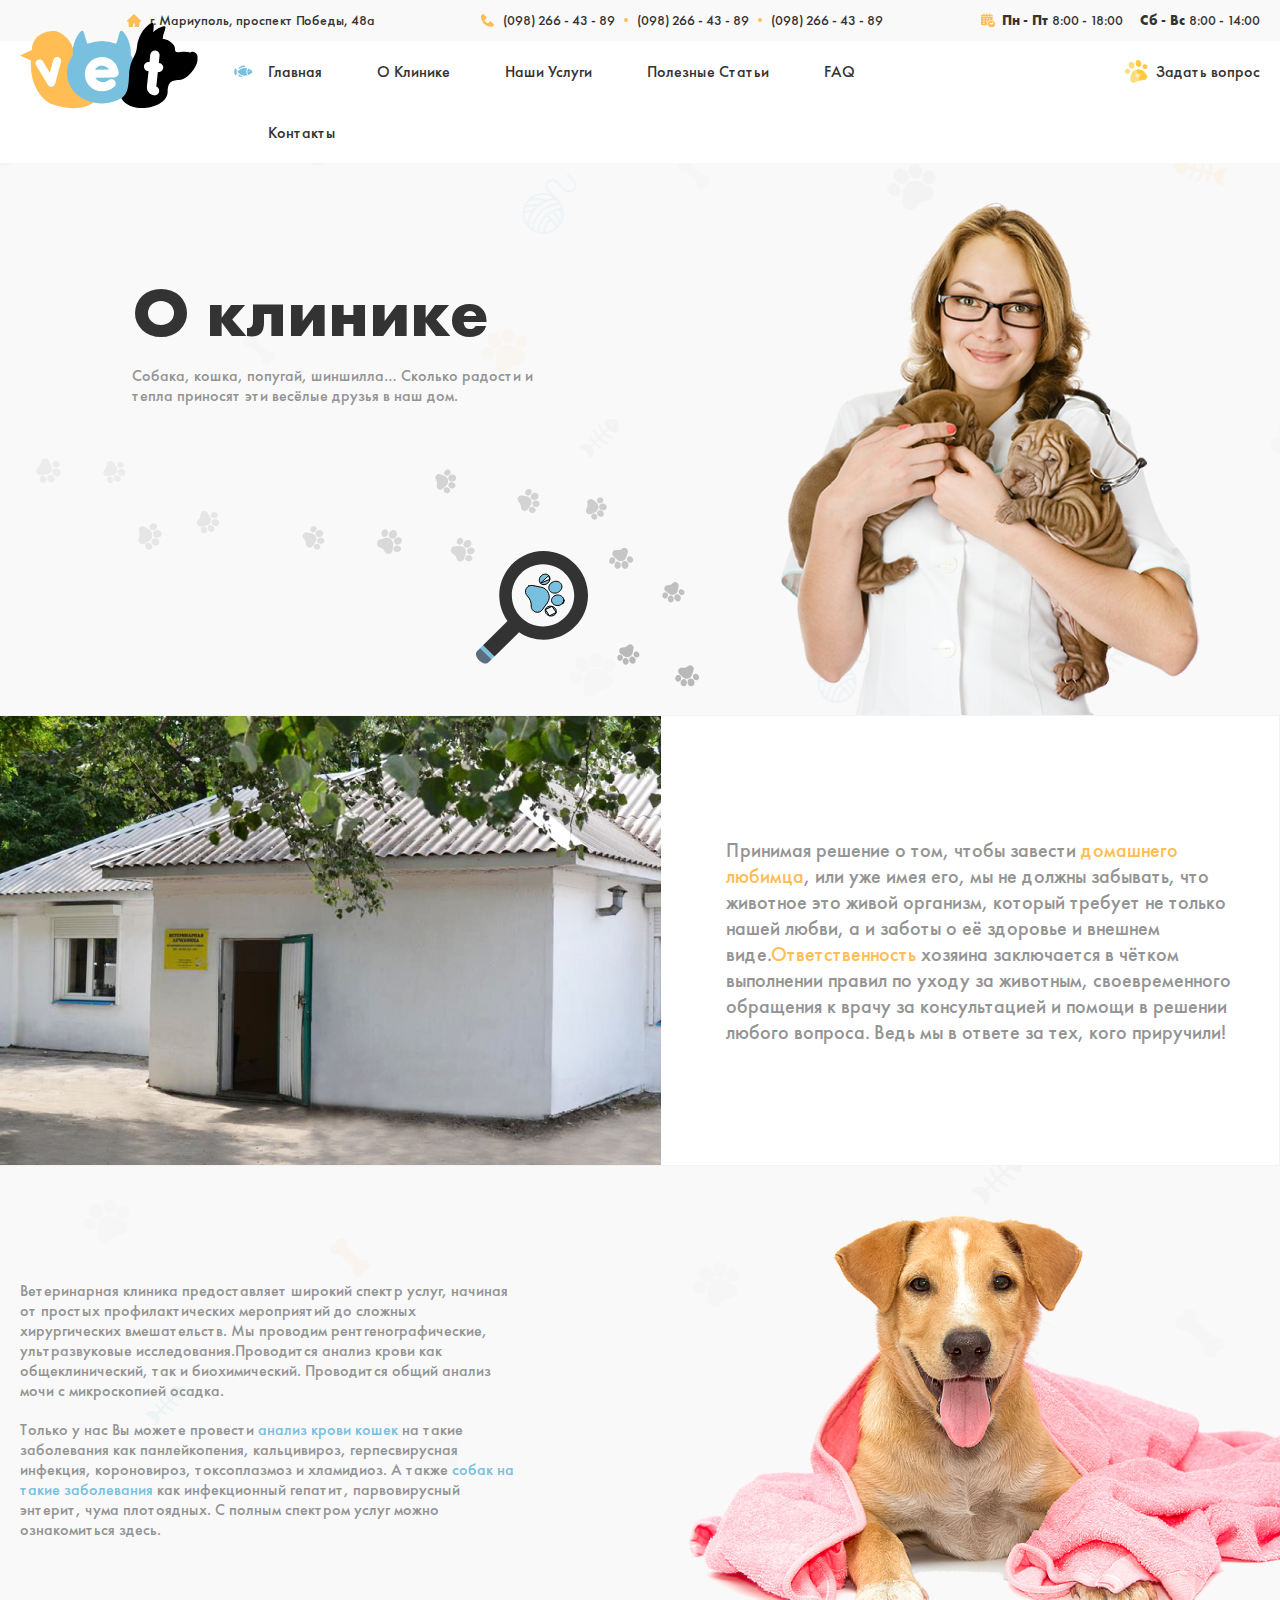
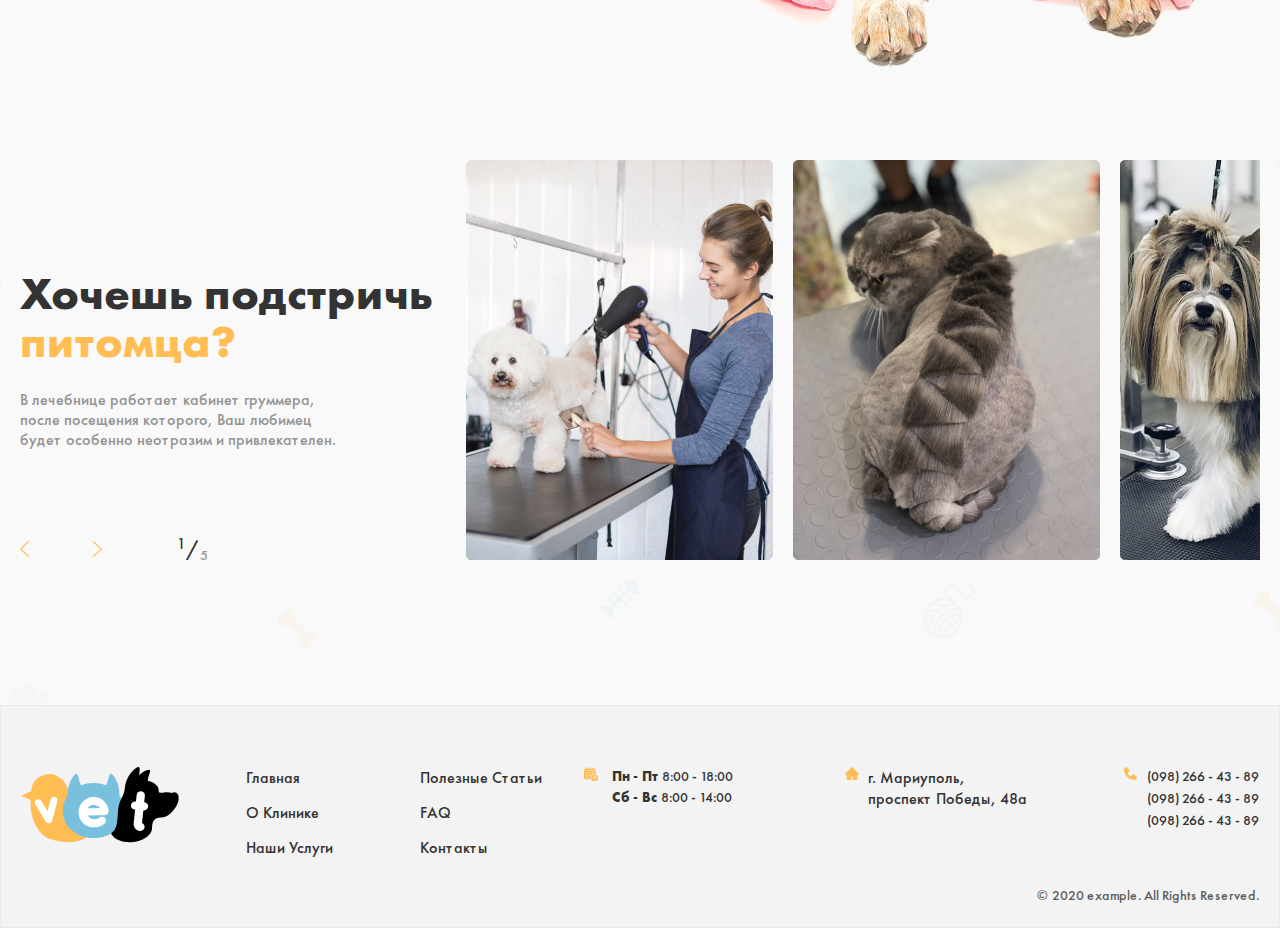
==== commit 6e419556: "Add modal" ====
--- a/about.html
+++ b/about.html
@@ -70,19 +70,21 @@
             <nav class="sitenav">
               <ul class="sitenav__list">
                 <li class="sitenav__item">
-                  <a class="sitenav__link" href="#">Главная</a>
-                </li>
-                <li class="sitenav__item">
-                  <a class="sitenav__link" href="#">О Клинике</a>
-                </li>
-                <li class="sitenav__item">
-                  <a class="sitenav__link" href="#">Наши Услуги</a>
+                  <a class="sitenav__link" href="./index.html">Главная</a>
+                </li>
+                <li class="sitenav__item">
+                  <a class="sitenav__link" href="./about.html">О Клинике</a>
+                </li>
+                <li class="sitenav__item">
+                  <a class="sitenav__link" href="./servises.html"
+                    >Наши Услуги</a
+                  >
                 </li>
                 <li class="sitenav__item">
                   <a class="sitenav__link" href="#">Полезные Статьи</a>
                 </li>
                 <li class="sitenav__item">
-                  <a class="sitenav__link" href="#">FAQ</a>
+                  <a class="sitenav__link" href="./faq.html">FAQ</a>
                 </li>
                 <li class="sitenav__item">
                   <a class="sitenav__link" href="#">Контакты</a>
@@ -260,13 +262,15 @@
             </a>
             <ul class="site-footer__list list-footer">
               <li class="site-footer__item">
-                <a class="site-footer__link" href="#">Главная</a>
-              </li>
-              <li class="site-footer__item">
-                <a class="site-footer__link" href="#">О Клинике</a>
-              </li>
-              <li class="site-footer__item">
-                <a class="site-footer__link" href="#">Наши Услуги</a>
+                <a class="site-footer__link" href="./index.html">Главная</a>
+              </li>
+              <li class="site-footer__item">
+                <a class="site-footer__link" href="./about.html">О Клинике</a>
+              </li>
+              <li class="site-footer__item">
+                <a class="site-footer__link" href="./servises.html"
+                  >Наши Услуги</a
+                >
               </li>
             </ul>
             <ul class="site-footer__list">
@@ -274,7 +278,7 @@
                 <a class="site-footer__link" href="#">Полезные Статьи</a>
               </li>
               <li class="site-footer__item">
-                <a class="site-footer__link" href="#">FAQ</a>
+                <a class="site-footer__link" href="./faq.html">FAQ</a>
               </li>
               <li class="site-footer__item">
                 <a class="site-footer__link" href="#">Контакты</a>
@@ -329,5 +333,54 @@
     </footer>
 
     <!-- Site footer finish -->
+
+    <div class="modal">
+      <div class="modal__inner">
+        <div class="modal__social-list-wrapper">
+          <span class="modal__social-title">Авторизация:</span>
+          <ul class="modal__social__list">
+            <li class="modal__social-item">
+              <a class="modal__social-link" href="https://google.com"
+                >Войти через Google</a
+              >
+            </li>
+            <li class="modal__social-item">
+              <a class="modal__social-link" href="https://facebook.com"
+                >Войти через Facebook</a
+              >
+            </li>
+          </ul>
+        </div>
+        <div class="modal__form-wrapper">
+          <h2 class="modal__form-title">Задать вопрос</h2>
+          <form
+            class="modal__form"
+            action="https://echo.htmlacademy.ru"
+            method="post"
+            autocomplete="off"
+          >
+            <input
+              class="modal__input"
+              type="text"
+              name="user_name"
+              aria-label="username"
+              placeholder="Ваше имя"
+              required
+            />
+            <textarea
+              class="modal__textarea"
+              name="user__text"
+              placeholder="Опишите Ваш вопрос.
+Например: в каком возрасте можно
+прививать от бешенства?"
+            ></textarea>
+            <button class="modal__form-btn" type="submit">Отправить</button>
+          </form>
+        </div>
+        <button class="modal__close" type="button"></button>
+      </div>
+    </div>
+
+    <script src="./js/main.js"></script>
   </body>
 </html>
--- a/css/main.css
+++ b/css/main.css
@@ -1291,6 +1291,10 @@
 }
 
 /* Contact */
+.contact {
+  margin-bottom: 247px;
+}
+
 .contact-container {
   max-width: 1480px;
   margin-right: auto;
@@ -1429,6 +1433,7 @@
 
 /* Servises html */
 .intro {
+  margin-bottom: 168px;
   background-image: url("../images/big-parrot.png");
   background-repeat: no-repeat;
   background-position: top 0 left calc(50% + 493px);
@@ -1644,12 +1649,10 @@
 
 /* Care */
 .care {
+  margin-bottom: 145px;
   background-image: url("../images/about-dog-in-pink.png");
   background-repeat: no-repeat;
   background-position: top left calc(50% + 340px);
-}
-
-.care__inner {
 }
 
 .care__top {
@@ -1749,9 +1752,174 @@
   height: 400px;
 }
 
+/* Faq page */
+.faq {
+  padding-top: 118px;
+  padding-bottom: 270px;
+  background-image: url("../images/faq-cat.png"),
+    url("../images/faq-parrot.png");
+  background-repeat: no-repeat;
+  background-position: top 60px left calc(50% + 500px),
+    bottom 50px left calc(50% + 527px);
+}
+
+.faq__inner {
+}
+
+.faq__info {
+  display: inline-block;
+  margin-left: 112px;
+  margin-bottom: 63px;
+  width: 451px;
+}
+
+.faq__info-title {
+  margin-top: 0;
+  margin-bottom: 27px;
+  font-weight: 700;
+  font-size: 70px;
+  line-height: 64px;
+  color: #333333;
+}
+
+.faq__info-text {
+  margin-top: 0;
+  margin-bottom: 35px;
+}
+
+.faq__info-link {
+  display: inline-flex;
+  align-items: center;
+  padding: 15px 38px 14px;
+  font-weight: 500;
+  line-height: 21px;
+  color: #ffffff;
+  background-color: #78c0de;
+  border-radius: 3px;
+  text-decoration: none;
+}
+
+.faq__info-link::before {
+  display: inline-block;
+  width: 21px;
+  height: 21px;
+  content: "";
+  margin-right: 6px;
+  background-image: url("../images/icon-document.svg");
+}
+
+.faq__list-wrapper {
+  margin-left: 112px;
+}
+
+.faq__list {
+  width: 752px;
+  padding: 23px 41px 32px 63px;
+  background-color: #ffffff;
+  border: 1px solid #f3f3f3;
+  border-radius: 5px;
+  cursor: pointer;
+}
+
+.faq__list:not(:last-child) {
+  margin-bottom: 18px;
+}
+
+.faq__list[open] .faq__item-text {
+  margin-bottom: 23px;
+}
+
+.faq__list[open] .faq__item-text::after {
+  transform: rotate(180deg);
+  transition: 0.2s ease;
+}
+
+.faq__list[open] {
+  padding-bottom: 75px;
+}
+
+.faq__list:nth-child(even) .faq__time::before {
+  background-image: url("../images/faq-paw-blue.svg");
+}
+
+.faq__list:nth-child(3n) .faq__item-text::after {
+  width: 21px;
+  height: 21px;
+  background-image: url("../images/clock.svg");
+}
+
+.faq__list[disabled] {
+  pointer-events: none;
+}
+
+.faq__list:nth-child(3n) {
+  opacity: 0.5;
+  cursor: not-allowed;
+}
+
+.faq__item {
+  list-style: none;
+}
+
+.faq__time-wrapper {
+  display: flex;
+  align-items: center;
+  margin-bottom: 12px;
+}
+
+.faq__time {
+  display: flex;
+  align-items: center;
+  font-size: 14px;
+  line-height: 22px;
+  color: #333333;
+}
+
+.faq__time::before {
+  display: inline-block;
+  margin-right: 7px;
+  width: 21px;
+  height: 21px;
+  content: "";
+  background-image: url("../images/faq-paw-orange.svg");
+  background-position: center;
+}
+
+.faq__item-text {
+  display: flex;
+  justify-content: space-between;
+  align-items: flex-start;
+  margin: 0;
+  font-weight: 500;
+  font-size: 20px;
+  line-height: 22px;
+  color: #333333;
+}
+
+.faq__item-text::after {
+  display: inline-block;
+  width: 16px;
+  height: 9px;
+  content: "";
+  background-image: url("../images/faq-arrow-up.svg");
+  background-repeat: no-repeat;
+  transition: 0.3s ease;
+}
+
+.faq__link {
+  margin-left: 28px;
+  font-weight: 500;
+  font-size: 12px;
+  line-height: 22px;
+  color: #78c0de;
+  text-transform: uppercase;
+}
+
+.faq__list-top {
+}
+
 /* Footer */
 .site-footer {
-  margin-top: 247px;
   background-color: #f3f3f3;
   border: 1px solid #ebebeb;
 }
@@ -1982,6 +2150,171 @@
   font-size: 14px;
   line-height: 18px;
   color: #5c5c5c;
+}
+
+/* Modal */
+.modal {
+  position: fixed;
+  top: 0;
+  left: 0;
+  display: none;
+  align-items: center;
+  justify-content: center;
+  width: 100vw;
+  height: 100vh;
+  background-color: #ffffff;
+  opacity: 0.9;
+}
+
+.modal-open {
+  display: flex;
+}
+
+.modal__inner {
+  position: relative;
+  display: flex;
+  align-items: flex-start;
+  justify-content: space-between;
+  width: 850px;
+  padding: 119px 70px 137px;
+  background-color: #ffbd54;
+  background-image: url("../images/modal-dog.png"),
+    url("../images/madal-bg.png");
+  background-repeat: no-repeat;
+  background-position: left 25px bottom, center center;
+  opacity: 1;
+}
+
+.modal__social-list-wrapper {
+  margin-top: 29px;
+}
+
+.modal__social-title {
+  display: inline-block;
+  margin-bottom: 21px;
+  font-weight: 500;
+  font-size: 20px;
+  line-height: 30px;
+  color: #333333;
+}
+
+.modal__social__list {
+  margin: 0;
+  padding: 0;
+  list-style: none;
+}
+
+.modal__social-item {
+  margin-bottom: 21px;
+  font-weight: 500;
+  font-size: 16px;
+  line-height: 21px;
+  color: #333333;
+  background-color: #fff;
+}
+
+.modal__social-link {
+  display: flex;
+  align-items: center;
+  justify-content: center;
+  width: 238px;
+  padding: 15px;
+  color: inherit;
+  text-decoration: none;
+}
+
+.modal__social-item:first-child .modal__social-link::before {
+  display: inline-block;
+  width: 20px;
+  height: 20px;
+  content: "";
+  margin-right: 13px;
+  background-image: url("../images/google.svg");
+}
+
+.modal__social-item:last-child .modal__social-link::before {
+  display: inline-block;
+  width: 20px;
+  height: 20px;
+  content: "";
+  margin-right: 13px;
+  background-image: url("../images/facebook.svg");
+}
+
+.modal__form-wrapper {
+  width: 358px;
+}
+
+.modal__form-title {
+  margin-top: 0;
+  margin-bottom: 25px;
+  font-weight: 700;
+  font-size: 50px;
+  line-height: 54px;
+  color: #333333;
+}
+
+.modal__form {
+  display: flex;
+  flex-direction: column;
+  align-items: flex-start;
+  width: 335px;
+}
+
+.modal__input {
+  width: 100%;
+  margin-bottom: 21px;
+  padding: 16px 22px 13px;
+  line-height: 21px;
+  border: none;
+  color: #333333;
+  background-color: #fff;
+}
+
+.modal__input::placeholder {
+  font-size: 16px;
+  line-height: 21px;
+  color: #949494;
+}
+
+.modal__textarea {
+  width: 100%;
+  height: 165px;
+  margin-bottom: 27px;
+  padding: 16px 22px 13px;
+  line-height: 21px;
+  border: none;
+  color: #333333;
+  background-color: #fff;
+  resize: none;
+}
+
+.modal__input:focus,
+.modal__textarea:focus {
+  outline: 2px dashed rgb(163, 163, 246);
+  outline-offset: 2px;
+}
+
+.modal__form-btn {
+  padding: 14px 66px 15px 55px;
+  font-weight: 500;
+  font-size: 16px;
+  line-height: 21px;
+  color: #ffffff;
+  border: none;
+  background-color: #000000;
+}
+
+.modal__close {
+  position: absolute;
+  top: 20px;
+  left: 20px;
+  display: inline-block;
+  width: 18px;
+  height: 18px;
+  border: none;
+  background-color: transparent;
+  background-image: url("../images/x-btn.svg");
 }
 
 @media only screen and (-webkit-min-device-pixel-ratio: 2),
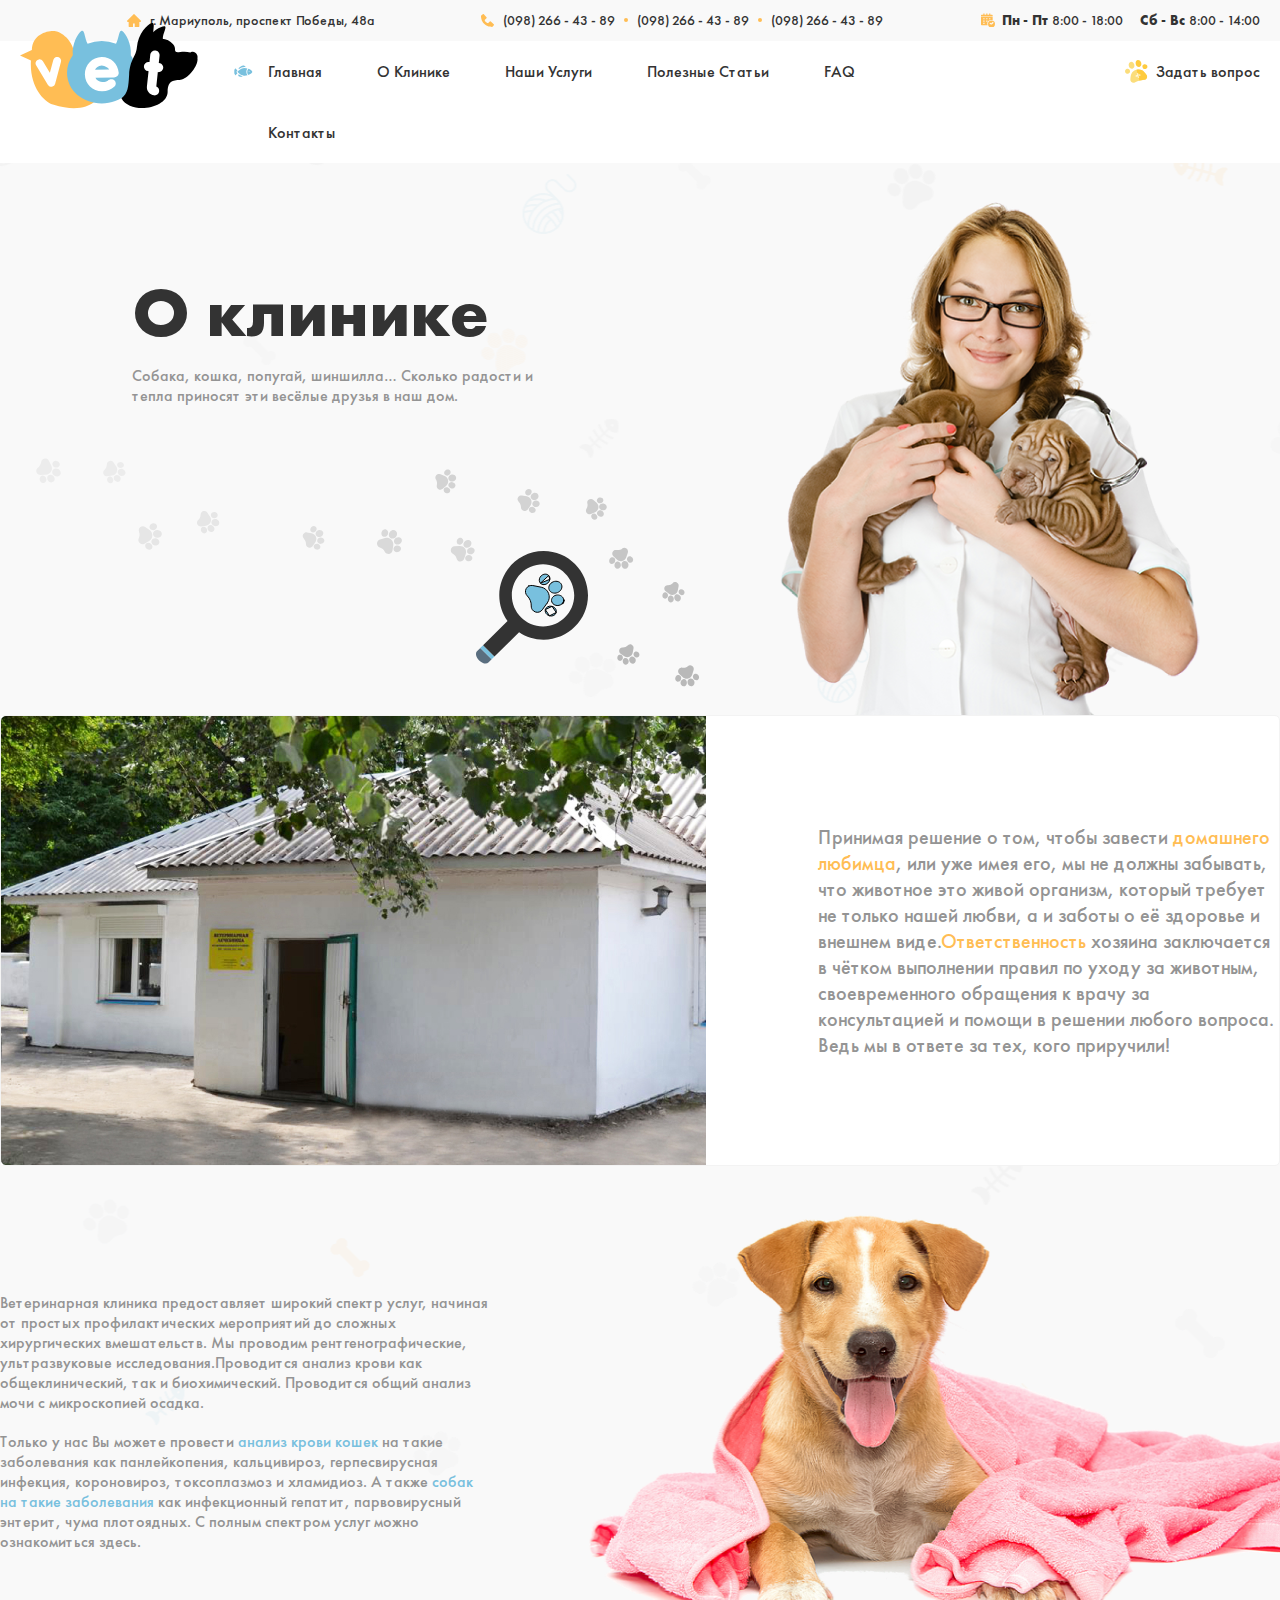
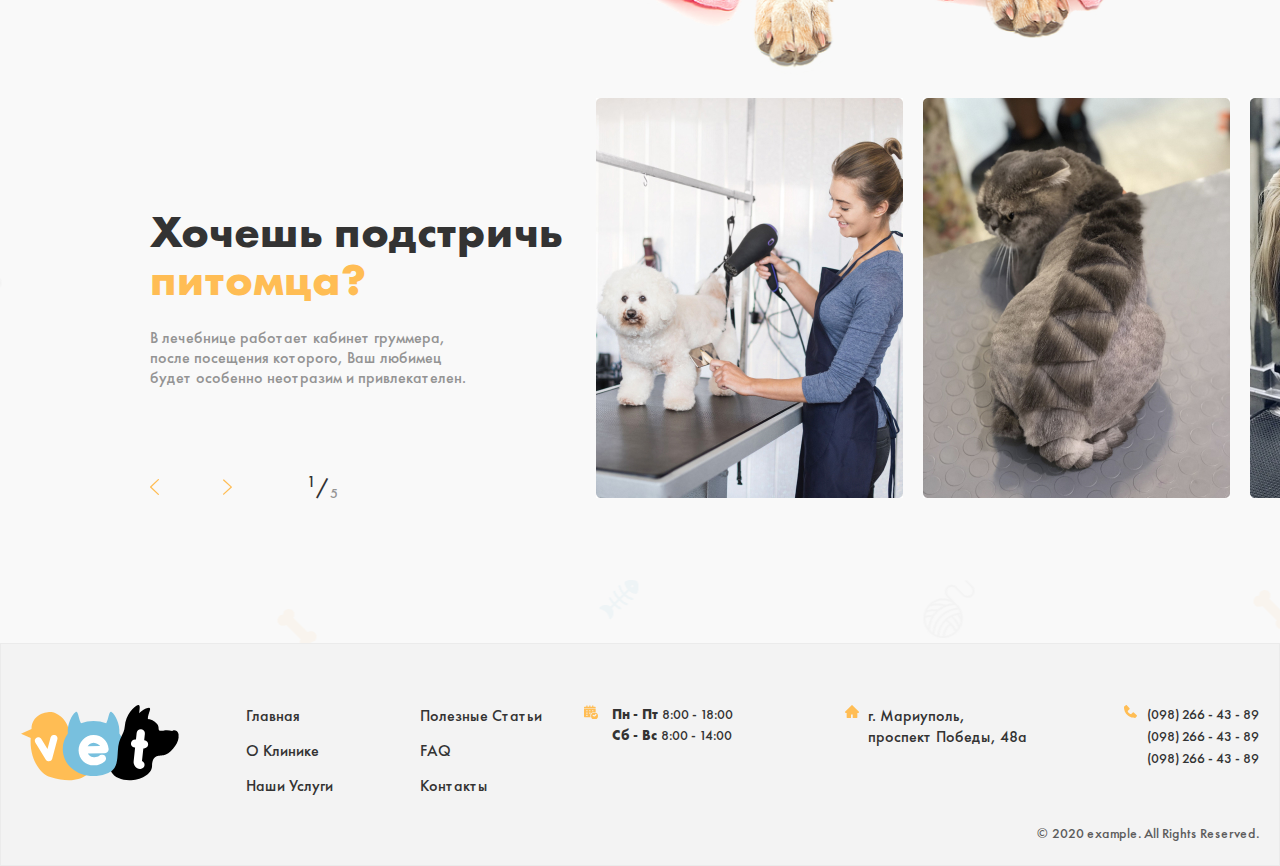
==== commit d8acee7c: "Repair about page" ====
--- a/about.html
+++ b/about.html
@@ -81,13 +81,15 @@
                   >
                 </li>
                 <li class="sitenav__item">
-                  <a class="sitenav__link" href="#">Полезные Статьи</a>
+                  <a class="sitenav__link" href="./blog.html"
+                    >Полезные Статьи</a
+                  >
                 </li>
                 <li class="sitenav__item">
                   <a class="sitenav__link" href="./faq.html">FAQ</a>
                 </li>
                 <li class="sitenav__item">
-                  <a class="sitenav__link" href="#">Контакты</a>
+                  <a class="sitenav__link" href="./contact.html">Контакты</a>
                 </li>
               </ul>
             </nav>
@@ -121,32 +123,71 @@
 
       <!-- About rules -->
       <section class="rules">
-        <div class="container">
+        <div class="about-container">
           <div class="rules__inner">
-            <img
-              class="rules__img"
-              src="./images/about-house.jpg"
-              srcset="
-                ./images/about-house.jpg    1x,
-                ./images/about-house@2x.jpg 2x
-              "
-              alt="rules house image"
-              width="705"
-              height="449"
-            />
-            <div class="rules__info">
-              <p class="rules__text">
-                Принимая решение о том, чтобы завести
-                <span class="orange-text">домашнего любимца</span>, или уже имея
-                его, мы не должны забывать, что животное это живой организм,
-                который требует не только нашей любви, а и заботы о её здоровье
-                и внешнем виде.<span class="orange-text">Ответственность</span>
-                хозяина заключается в чётком выполнении правил по уходу за
-                животным, своевременного обращения к врачу за консультацией и
-                помощи в решении любого вопроса. Ведь мы в ответе за тех, кого
-                приручили!
-              </p>
-            </div>
+            <ul class="ruler__list">
+              <li class="ruler__item">
+                <img
+                  class="rules__img"
+                  src="./images/about-house.jpg"
+                  srcset="
+                    ./images/about-house.jpg    1x,
+                    ./images/about-house@2x.jpg 2x
+                  "
+                  alt="rules house image"
+                  width="705"
+                  height="449"
+                />
+                <div class="rules__info">
+                  <p class="rules__text">
+                    Принимая решение о том, чтобы завести
+                    <span class="orange-text">домашнего любимца</span>, или уже
+                    имея его, мы не должны забывать, что животное это живой
+                    организм, который требует не только нашей любви, а и заботы
+                    о её здоровье и внешнем виде.<span class="orange-text"
+                      >Ответственность</span
+                    >
+                    хозяина заключается в чётком выполнении правил по уходу за
+                    животным, своевременного обращения к врачу за консультацией
+                    и помощи в решении любого вопроса. Ведь мы в ответе за тех,
+                    кого приручили!
+                  </p>
+                </div>
+              </li>
+              <li class="ruler__item">
+                <div class="rules__item-text-wrapper">
+                  <p class="rules__item-text">
+                    Ветеринарная клиника предоставляет широкий спектр услуг,
+                    начиная от простых профилактических мероприятий до сложных
+                    хирургических вмешательств. Мы проводим рентгенографические,
+                    ультразвуковые исследования.Проводится анализ крови как
+                    общеклинический, так и биохимический. Проводится общий
+                    анализ мочи с микроскопией осадка.
+                  </p>
+                  <p class="rules__item-text">
+                    Только у нас Вы можете провести
+                    <span class="blue-text">анализ крови кошек</span> на такие
+                    заболевания как панлейкопения, кальцивироз, герпесвирусная
+                    инфекция, короновироз, токсоплазмоз и хламидиоз. А также
+                    <span class="blue-text">собак на такие заболевания</span>
+                    как инфекционный гепатит, парвовирусный энтерит, чума
+                    плотоядных. С полным спектром услуг можно ознакомиться
+                    здесь.
+                  </p>
+                </div>
+                <img
+                  class="rules__item-image"
+                  src="./images/about-dog-in-pink.png"
+                  srcset="
+                    ./images/about-dog-in-pink.png    1x,
+                    ./images/about-dog-in-pink@2x.png 2x
+                  "
+                  alt="rules mg"
+                  width="797"
+                  height="532"
+                />
+              </li>
+            </ul>
           </div>
         </div>
       </section>
@@ -154,89 +195,65 @@
 
       <!-- Care -->
       <section class="care">
-        <div class="container">
+        <div class="about-container">
           <div class="care__inner">
-            <div class="care__top">
-              <div class="care__top-text-wrapper">
-                <p class="care__top-text">
-                  Ветеринарная клиника предоставляет широкий спектр услуг,
-                  начиная от простых профилактических мероприятий до сложных
-                  хирургических вмешательств. Мы проводим рентгенографические,
-                  ультразвуковые исследования.Проводится анализ крови как
-                  общеклинический, так и биохимический. Проводится общий анализ
-                  мочи с микроскопией осадка.
-                </p>
-                <p class="care__top-text">
-                  Только у нас Вы можете провести
-                  <span class="blue-text">анализ крови кошек</span> на такие
-                  заболевания как панлейкопения, кальцивироз, герпесвирусная
-                  инфекция, короновироз, токсоплазмоз и хламидиоз. А также
-                  <span class="blue-text">собак на такие заболевания</span> как
-                  инфекционный гепатит, парвовирусный энтерит, чума плотоядных.
-                  С полным спектром услуг можно ознакомиться здесь.
+            <div class="care__bottom-info info-bottom-care">
+              <h2 class="info-bottom-care__title">
+                Хочешь подстричь <span class="orange-text">питомца?</span>
+              </h2>
+              <p class="info-bottom-care__text">
+                В лечебнице работает кабинет груммера, после посещения которого,
+                Ваш любимец будет особенно неотразим и привлекателен.
+              </p>
+              <div class="info-bottom-care__link-wrapper">
+                <span class="info-bottom-care__link"></span>
+                <span class="info-bottom-care__link"></span>
+                <p class="info-bottom-care__division">
+                  <sup>1</sup>/<sub class="sub-text">5</sub>
                 </p>
               </div>
             </div>
-            <div class="care__bottom">
-              <div class="care__bottom-info info-bottom-care">
-                <h2 class="info-bottom-care__title">
-                  Хочешь подстричь <span class="orange-text">питомца?</span>
-                </h2>
-                <p class="info-bottom-care__text">
-                  В лечебнице работает кабинет груммера, после посещения
-                  которого, Ваш любимец будет особенно неотразим и
-                  привлекателен.
-                </p>
-                <div class="info-bottom-care__link-wrapper">
-                  <span class="info-bottom-care__link"></span>
-                  <span class="info-bottom-care__link"></span>
-                  <p class="info-bottom-care__division">
-                    <sup>1</sup>/<sub class="sub-text">5</sub>
-                  </p>
-                </div>
-              </div>
-              <ul class="care__bottom-list">
-                <li class="care__bottom-item">
-                  <img
-                    class="care__bottom-img"
-                    src="./images/about-woman.jpg"
-                    srcset="
-                      ./images/about-woman.jpg    1x,
-                      ./images/about-woman@2x.jpg 2x
-                    "
-                    alt="care bottom image"
-                    width="307"
-                    height="400"
-                  />
-                </li>
-                <li class="care__bottom-item">
-                  <img
-                    class="care__bottom-img"
-                    src="./images/about-cat.jpg"
-                    srcset="
-                      ./images/about-cat.jpg    1x,
-                      ./images/about-cat@2x.jpg 2x
-                    "
-                    alt="care bottom image"
-                    width="307"
-                    height="400"
-                  />
-                </li>
-                <li class="care__bottom-item">
-                  <img
-                    class="care__bottom-img"
-                    src="./images/about-dog-with-hair.jpg"
-                    srcset="
-                      ./images/about-dog-with-hair.jpg    1x,
-                      ./images/about-dog-with-hair@2x.jpg 2x
-                    "
-                    alt="care bottom image"
-                    width="307"
-                    height="400"
-                  />
-                </li>
-              </ul>
-            </div>
+            <ul class="care__bottom-list">
+              <li class="care__bottom-item">
+                <img
+                  class="care__bottom-img"
+                  src="./images/about-woman.jpg"
+                  srcset="
+                    ./images/about-woman.jpg    1x,
+                    ./images/about-woman@2x.jpg 2x
+                  "
+                  alt="care bottom image"
+                  width="307"
+                  height="400"
+                />
+              </li>
+              <li class="care__bottom-item">
+                <img
+                  class="care__bottom-img"
+                  src="./images/about-cat.jpg"
+                  srcset="
+                    ./images/about-cat.jpg    1x,
+                    ./images/about-cat@2x.jpg 2x
+                  "
+                  alt="care bottom image"
+                  width="307"
+                  height="400"
+                />
+              </li>
+              <li class="care__bottom-item">
+                <img
+                  class="care__bottom-img"
+                  src="./images/about-dog-with-hair.jpg"
+                  srcset="
+                    ./images/about-dog-with-hair.jpg    1x,
+                    ./images/about-dog-with-hair@2x.jpg 2x
+                  "
+                  alt="care bottom image"
+                  width="307"
+                  height="400"
+                />
+              </li>
+            </ul>
           </div>
         </div>
       </section>
@@ -275,13 +292,15 @@
             </ul>
             <ul class="site-footer__list">
               <li class="site-footer__item">
-                <a class="site-footer__link" href="#">Полезные Статьи</a>
+                <a class="site-footer__link" href="./blog.html"
+                  >Полезные Статьи</a
+                >
               </li>
               <li class="site-footer__item">
                 <a class="site-footer__link" href="./faq.html">FAQ</a>
               </li>
               <li class="site-footer__item">
-                <a class="site-footer__link" href="#">Контакты</a>
+                <a class="site-footer__link" href="./contact.html">Контакты</a>
               </li>
             </ul>
             <ul class="site-footer__time-list">
--- a/css/main.css
+++ b/css/main.css
@@ -98,6 +98,7 @@
   background-color: var(--main-bg-color);
   background-image: url("../images/bg.png");
   background-position: top 100px center;
+  overflow-x: hidden;
 }
 
 /* VISUALLY-HIDDEN */
@@ -1586,6 +1587,12 @@
 .about-intro {
 }
 
+.about-container {
+  max-width: 1440px;
+  margin-right: auto;
+  margin-left: auto;
+}
+
 .about-intro__inner {
   padding-top: 117px;
   padding-bottom: 309px;
@@ -1616,25 +1623,41 @@
 
 /* About rules */
 .rules {
-  background-color: #fff;
+}
+
+.ruler__list {
+  display: flex;
+  flex-direction: column;
+  margin: 0;
+  padding: 0;
+  list-style: none;
+}
+
+.ruler__item {
+  position: relative;
+  display: flex;
+  align-items: center;
+}
+
+.ruler__item:first-child {
+  background-color: #ffffff;
   border: 1px solid #f3f3f3;
-  background-image: inherit;
-}
-
-.rules__inner {
-  display: flex;
-  align-items: center;
-  justify-content: space-between;
+  border-radius: 5px;
+}
+
+.ruler__item:last-child {
+  justify-content: flex-end;
 }
 
 .rules__img {
-  position: relative;
-  left: -65px;
+  width: 705px;
+  height: 449px;
 }
 
 .rules__info {
   display: inline-block;
   width: 557px;
+  margin-left: 112px;
 }
 
 .rules__text {
@@ -1647,37 +1670,29 @@
   color: #ffbd54;
 }
 
+.rules__item-text-wrapper {
+  width: 494px;
+}
+
+.rules__item-text {
+  margin-top: 0;
+  margin-bottom: 19px;
+}
+
+.rules__item-image {
+  width: 797px;
+  height: 532px;
+}
+
 /* Care */
 .care {
   margin-bottom: 145px;
-  background-image: url("../images/about-dog-in-pink.png");
-  background-repeat: no-repeat;
-  background-position: top left calc(50% + 340px);
-}
-
-.care__top {
-  padding-top: 115px;
-  padding-bottom: 220px;
-}
-
-.care__top-text-wrapper {
-  display: inline-block;
-  width: 494px;
-}
-
-.care__top-text:first-child {
-  margin-top: 0;
-  margin-bottom: 19px;
-}
-
-.care__top-text:last-child {
-  margin: 0;
-}
-
-.care__bottom {
+}
+
+.care__inner {
   display: flex;
   align-items: flex-end;
-  overflow: hidden;
+  margin-left: 150px;
 }
 
 .care__bottom-info {
@@ -1848,8 +1863,16 @@
   background-image: url("../images/clock.svg");
 }
 
-.faq__list[disabled] {
-  pointer-events: none;
+.faq__list[disabled] .faq__item-text::after {
+  transform: none;
+}
+
+.faq__list[disabled].faq__list[open] {
+  padding-bottom: 32px;
+}
+
+.faq__list[disabled].faq__list[open] .faq__item-text {
+  margin-bottom: 0;
 }
 
 .faq__list:nth-child(3n) {
@@ -1901,7 +1924,7 @@
   width: 16px;
   height: 9px;
   content: "";
-  background-image: url("../images/faq-arrow-up.svg");
+  background-image: url("../images/faq-arrow-down.svg");
   background-repeat: no-repeat;
   transition: 0.3s ease;
 }
@@ -1915,7 +1938,355 @@
   text-transform: uppercase;
 }
 
-.faq__list-top {
+/* Blog hero */
+.blog-hero__inner {
+  background-image: url("../images/blog-cat.png");
+  background-repeat: no-repeat;
+  background-position: top 37px left calc(50% + 318px);
+}
+
+.blog-hero__info {
+  display: inline-block;
+  width: 560px;
+  margin-left: 112px;
+  padding-top: 118px;
+  padding-bottom: 132px;
+}
+
+.blog-hero__title {
+  margin-top: 0;
+  margin-bottom: 21px;
+  font-weight: 700;
+  font-size: 70px;
+  line-height: 64px;
+  color: #333333;
+}
+
+.blog-hero__text {
+  margin: 0;
+  padding-right: 113px;
+}
+
+/* Blog adice */
+.blog-advice {
+  margin-bottom: 126px;
+}
+
+.blog-advice__inner {
+  display: flex;
+  background: #ffffff;
+  border: 1px solid #f3f3f3;
+  border-radius: 5px;
+}
+
+.blog-advice__img {
+  width: 558px;
+  height: 525px;
+}
+
+.blog-adice__info {
+  display: flex;
+  flex-direction: column;
+  padding: 68px 110px 66px 81px;
+}
+
+.info-blog-advice__top-wrapper {
+  display: flex;
+  align-items: center;
+  justify-content: space-between;
+}
+
+.blog-advice__hashtag-list {
+  display: flex;
+}
+
+.info-blog-advice__title {
+  margin-top: 35px;
+  margin-bottom: 20px;
+  font-weight: 700;
+  font-size: 30px;
+  line-height: 38px;
+  color: #333333;
+}
+
+.info-blog-advice__big-text {
+  margin-top: 0;
+  margin-bottom: 48px;
+  padding-right: 41px;
+}
+
+/* Blog article */
+.blog-article {
+}
+
+.blog-article__inner {
+  display: flex;
+  flex-direction: column;
+  align-items: center;
+  margin-bottom: 150px;
+}
+
+.blog-article__list {
+  display: grid;
+  grid-template-columns: repeat(4, 305px);
+  grid-gap: 60px 30px;
+  margin-top: 0;
+  margin-bottom: 116px;
+  padding: 0;
+  letter-spacing: normal;
+}
+
+.blog-article__btn {
+  display: inline-flex;
+  align-items: center;
+  margin-left: auto;
+  margin-right: auto;
+  padding: 16px 40px;
+  font-weight: 500;
+  line-height: 21px;
+  color: #ffffff;
+  background-color: #333333;
+  border-radius: 3px;
+  text-decoration: none;
+}
+
+.blog-article__btn::before {
+  display: inline-block;
+  margin-right: 6px;
+  width: 19px;
+  height: 16px;
+  content: "";
+  background-image: url("../images/load.svg");
+}
+
+/* About hero */
+.contact-hero {
+  background-image: url("../images/contact-dog.png");
+  background-repeat: no-repeat;
+  background-position: top 18px left calc(50% + 565px);
+}
+
+.contact-hero__inner {
+  margin-left: 112px;
+  padding-top: 118px;
+}
+
+.contact-hero__info {
+  display: inline-block;
+  margin-bottom: 117px;
+  width: 447px;
+}
+
+.contact-hero__title {
+  margin-top: 0;
+  margin-bottom: 27px;
+  font-weight: 700;
+  font-size: 70px;
+  line-height: 64px;
+  color: #333333;
+}
+
+.contact-hero__text {
+  margin: 0;
+}
+
+.contact-hero__list {
+  display: flex;
+  align-items: flex-start;
+  margin: 0;
+  padding: 0;
+  list-style: none;
+}
+
+.contact-hero__item {
+  display: flex;
+  flex-direction: column;
+  align-items: flex-start;
+}
+
+.contact-hero__item::before {
+  display: inline-block;
+  margin-bottom: 30px;
+  width: 76px;
+  height: 73px;
+  content: "";
+  background-repeat: no-repeat;
+  background-position: left top;
+}
+
+.contact-hero__item:first-child::before {
+  background-image: url("../images/contact-location.svg");
+}
+
+.contact-hero__item:nth-child(2)::before {
+  background-image: url("../images/contact-calendar.svg");
+}
+
+.contact-hero__item:last-child::before {
+  background-image: url("../images/contact-phone.svg");
+}
+
+.site-footer__address.item-hero-contact__address {
+  margin-right: 118px;
+}
+
+.site-footer__address.item-hero-contact__address::before {
+  display: none;
+}
+
+.site-footer__time-list.item-hero-contact__time-list {
+  margin-right: 121px;
+}
+
+.site-footer__time-list.item-hero-contact__time-list::before {
+  display: none;
+}
+
+.site-footer__tel-list.item-hero-contact__tel-list::before {
+  display: none;
+}
+
+/* Contact find */
+.contact-find {
+  margin-bottom: 208px;
+}
+
+.contact-find__container {
+  max-width: 1480px;
+  margin-right: auto;
+  margin-left: auto;
+  padding-right: 20px;
+  padding-left: 20px;
+}
+
+.contact-find__inner {
+  padding-top: 395px;
+  background-image: url("../images/contact-paws.svg");
+  background-repeat: no-repeat;
+  background-position: top 131px right 45px;
+}
+
+.contact-find__title {
+  margin-top: 0;
+  margin-bottom: 60px;
+  font-weight: 700;
+  font-size: 48px;
+  line-height: 62px;
+  color: #333333;
+  text-align: center;
+}
+
+.contact-find__wrapper {
+  position: relative;
+  display: flex;
+}
+
+.contact-find__wrapper::before {
+  position: absolute;
+  top: -297px;
+  left: 23px;
+  display: inline-block;
+  width: 443px;
+  height: 342px;
+  content: "";
+  background-image: url("../images/contact-white-dog.png");
+}
+
+.contact-find__img {
+  width: 593px;
+  height: 466px;
+}
+
+/* Open page */
+.open {
+  margin-top: 42px;
+  margin-bottom: 174px;
+}
+
+.open__inner {
+  display: flex;
+  align-items: flex-start;
+  justify-content: flex-end;
+}
+
+.open__info {
+  width: 640px;
+}
+
+.info-open__route-list {
+  display: flex;
+  align-items: center;
+  margin-top: 0;
+  margin-bottom: 33px;
+  padding: 0;
+  list-style: none;
+}
+
+.info-open__route-item {
+  display: flex;
+  align-items: center;
+  font-size: 14px;
+  line-height: 18px;
+}
+
+.info-open__route-item:nth-child(2)::before {
+  display: inline-block;
+  margin-right: 8px;
+  width: 3px;
+  height: 3px;
+  content: "";
+  background-color: #ffbd54;
+  border-radius: 50%;
+}
+
+.info-open__route-item:nth-child(2)::after {
+  display: inline-block;
+  margin-left: 8px;
+  width: 3px;
+  height: 3px;
+  content: "";
+  background-color: #ffbd54;
+  border-radius: 50%;
+}
+
+.info-open__route-item:not(:last-child) {
+  margin-right: 7px;
+}
+
+.info-open__route-item:last-child {
+  color: #333333;
+}
+
+.info-open__title {
+  margin-top: 0;
+  margin-bottom: 28px;
+  font-weight: 700;
+  font-size: 70px;
+  line-height: 64px;
+  color: #333333;
+}
+
+.info-open__text:not(:last-child) {
+  margin-top: 0;
+  margin-bottom: 22px;
+}
+
+.info-open__btn-wrapper {
+  display: flex;
+  margin-top: 64px;
+}
+
+.open__recommends {
+  margin-left: 140px;
+}
+
+.open__recommends-list {
+  margin: 0;
+  padding: 0;
+}
+
+.open__recommends-list .article__item:first-child {
+  margin-bottom: 11px;
 }
 
 /* Footer */
@@ -2162,8 +2533,7 @@
   justify-content: center;
   width: 100vw;
   height: 100vh;
-  background-color: #ffffff;
-  opacity: 0.9;
+  background-color: rgb(255, 255, 255, 0.9);
 }
 
 .modal-open {
@@ -2183,6 +2553,18 @@
   background-repeat: no-repeat;
   background-position: left 25px bottom, center center;
   opacity: 1;
+  animation: slide-in;
+  animation-duration: 2s;
+}
+
+@keyframes slide-in {
+  0% {
+    transform: translateY(-100%);
+  }
+
+  100% {
+    top: 0;
+  }
 }
 
 .modal__social-list-wrapper {
